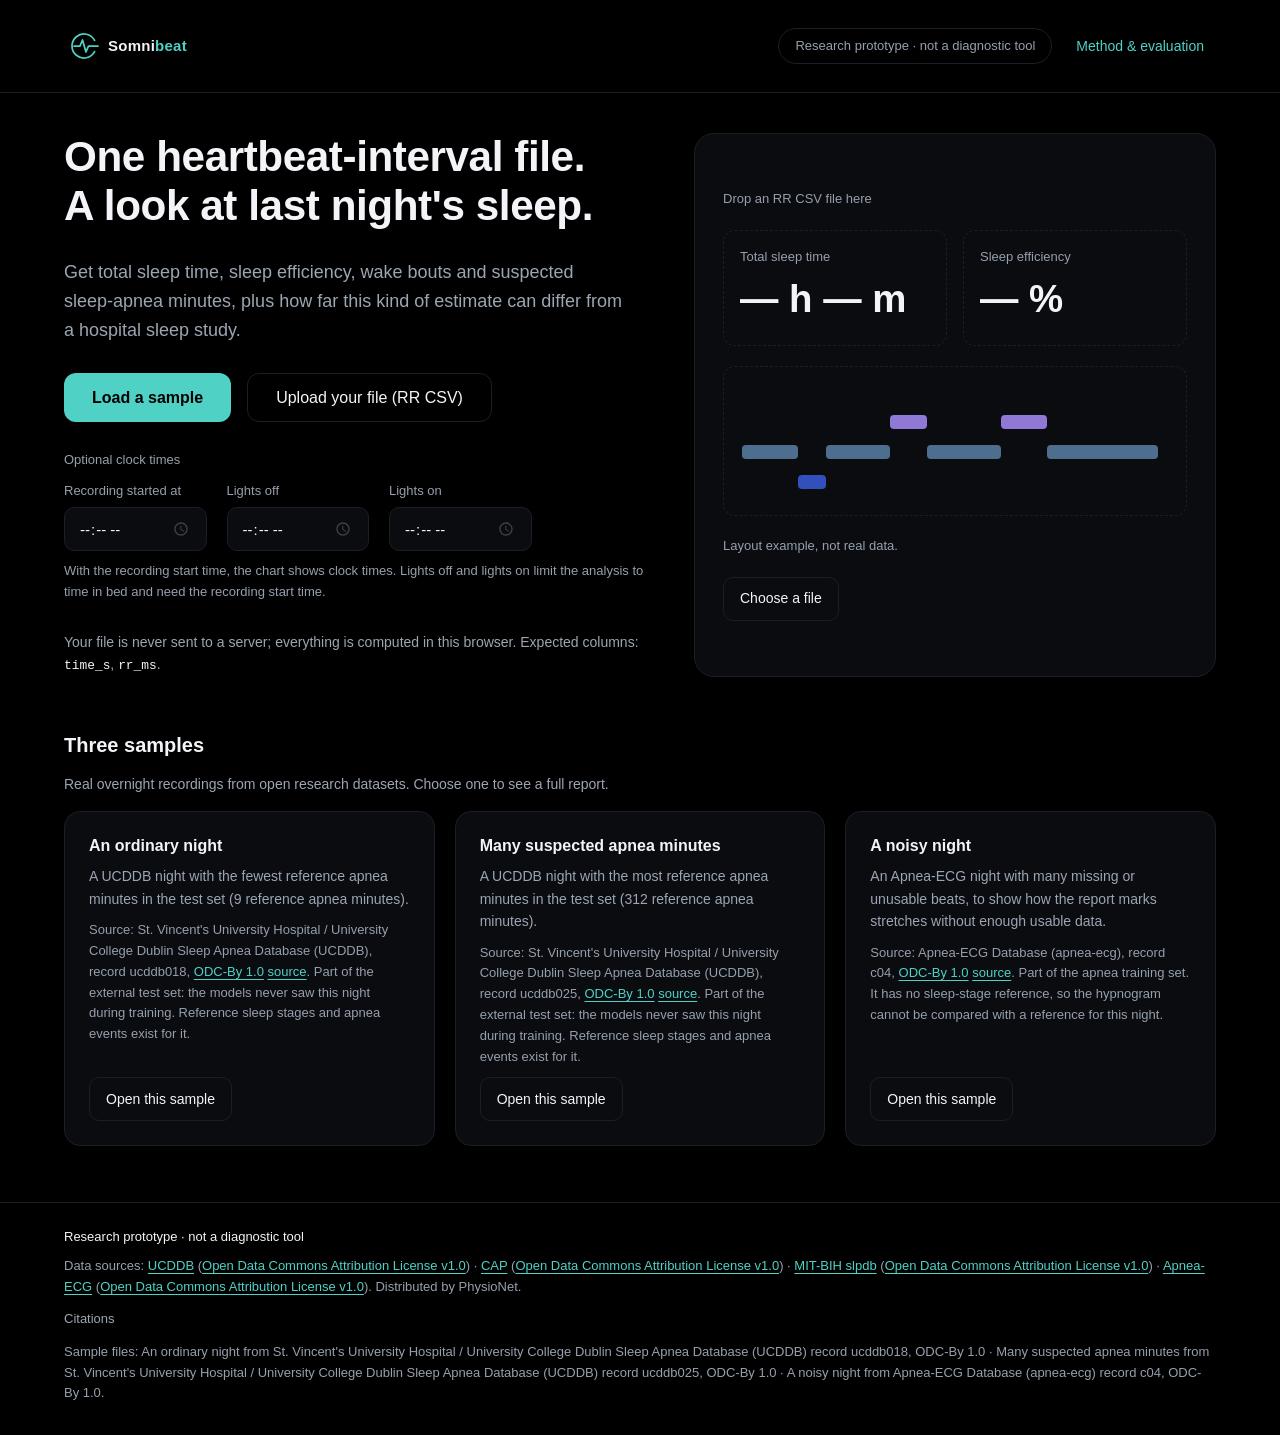
==== web/index.html @ eb9e52eb "Static web demo with Python/JS parity - Browser port of RR cleaning, epoch features, tree inference " ====
<!doctype html>
<html lang="en">
<head>
<meta charset="utf-8">
<meta name="viewport" content="width=device-width, initial-scale=1">
<meta name="color-scheme" content="dark">
<meta name="theme-color" content="#000000">
<meta name="description" content="Somnibeat estimates total sleep time, sleep efficiency, wake bouts and suspected apnea minutes from one night of heartbeat (RR) intervals, computed entirely in your browser. Research prototype, not a diagnostic tool.">
<title>Somnibeat</title>
<link rel="icon" href="assets/favicon.svg" type="image/svg+xml">
<link rel="stylesheet" href="css/app.css">
<script type="module" src="js/app.js"></script>
</head>
<body>
<a class="skip-link" href="#main">Skip to content</a>

<header class="site-header">
  <div class="wrap header-row">
    <a class="brand" href="#/" aria-label="Somnibeat, start page">
      <img class="brand-lockup" src="assets/somnibeat-lockup.svg" alt="Somnibeat" width="160" height="40">
    </a>
    <div class="header-right">
      <p class="notice-pill">Research prototype · not a diagnostic tool</p>
      <nav aria-label="Main">
        <a class="nav-link" href="#/method" data-nav="method" aria-label="Method &amp; evaluation"><span class="lbl-long">Method &amp; evaluation</span><span class="lbl-short">Method</span></a>
      </nav>
    </div>
  </div>
</header>

<main id="main" class="wrap" tabindex="-1">

  <!-- 1. Start -->
  <section class="screen screen-start" data-route="start" aria-labelledby="start-title" hidden>
    <div class="hero">
      <div class="hero-copy">
        <h1 id="start-title" tabindex="-1">One heartbeat&#8209;interval file.<br>A look at last night's sleep.</h1>
        <p class="lead">Get total sleep time, sleep efficiency, wake bouts and suspected sleep-apnea minutes, plus how far this kind of estimate can differ from a hospital sleep study.</p>
        <div class="button-row">
          <button type="button" class="btn btn-primary" id="btn-samples">Load a sample</button>
          <button type="button" class="btn btn-secondary" id="btn-upload">Upload your file (RR CSV)</button>
          <input type="file" id="file-input" accept=".csv,text/csv,text/plain" class="visually-hidden" tabindex="-1" aria-hidden="true">
        </div>
        <fieldset class="clock-fields">
          <legend>Optional clock times</legend>
          <div class="clock-grid">
            <div class="field">
              <label for="clock-start">Recording started at</label>
              <input id="clock-start" type="time" aria-describedby="clock-help">
            </div>
            <div class="field">
              <label for="clock-off">Lights off</label>
              <input id="clock-off" type="time" aria-describedby="clock-help">
            </div>
            <div class="field">
              <label for="clock-on">Lights on</label>
              <input id="clock-on" type="time" aria-describedby="clock-help">
            </div>
          </div>
          <p id="clock-help" class="caption">With the recording start time, the chart shows clock times. Lights off and lights on limit the analysis to time in bed and need the recording start time.</p>
          <p id="clock-message" class="inline-message" role="status" aria-live="polite" hidden></p>
        </fieldset>
        <p class="body-muted small">Your file is never sent to a server; everything is computed in this browser. Expected columns: <code>time_s</code>, <code>rr_ms</code>.</p>
      </div>

      <div class="card drop-zone" id="drop-zone">
        <div class="caption">Drop an RR CSV file here</div>
        <div class="preview-tiles" aria-hidden="true">
          <div class="preview-tile"><div class="caption">Total sleep time</div><div class="preview-value num">— h — m</div></div>
          <div class="preview-tile"><div class="caption">Sleep efficiency</div><div class="preview-value num">— %</div></div>
        </div>
        <div class="preview-chart" aria-hidden="true">
          <span style="--x:4%;--w:12%;--row:2" class="pv pv-light"></span>
          <span style="--x:16%;--w:6%;--row:3" class="pv pv-deep"></span>
          <span style="--x:22%;--w:14%;--row:2" class="pv pv-light"></span>
          <span style="--x:36%;--w:8%;--row:1" class="pv pv-rem"></span>
          <span style="--x:44%;--w:16%;--row:2" class="pv pv-light"></span>
          <span style="--x:60%;--w:10%;--row:1" class="pv pv-rem"></span>
          <span style="--x:70%;--w:24%;--row:2" class="pv pv-light"></span>
        </div>
        <div class="caption">Layout example, not real data.</div>
        <button type="button" class="btn btn-secondary btn-small" id="btn-drop-browse">Choose a file</button>
      </div>
    </div>

    <section class="samples" id="samples" aria-labelledby="samples-title" tabindex="-1">
      <h2 id="samples-title">Three samples</h2>
      <p class="body-muted small">Real overnight recordings from open research datasets. Choose one to see a full report.</p>
      <div class="sample-grid" id="sample-grid">
        <p class="body-muted small" id="samples-status">Loading samples…</p>
      </div>
    </section>
  </section>

  <!-- 4. Processing -->
  <section class="screen screen-processing" data-route="processing" aria-labelledby="processing-title" hidden>
    <div class="subheader">
      <span class="caption">File: <span class="file-name" data-bind="job-file"></span></span>
    </div>
    <div class="card processing-card">
      <h2 id="processing-title" tabindex="-1">Computing in your browser</h2>
      <p class="body-muted small">Nothing leaves this device. This usually takes a few seconds.</p>
      <div class="progress" role="progressbar" aria-label="Analysis progress" aria-valuemin="0" aria-valuemax="4" aria-valuenow="0" id="progress">
        <div class="progress-fill" id="progress-fill"></div>
      </div>
      <ol class="steps" id="steps" aria-live="polite">
        <li data-step="read"><span>Reading the file</span><span class="step-status">Waiting</span></li>
        <li data-step="beats"><span>Finding usable heartbeats</span><span class="step-status">Waiting</span></li>
        <li data-step="features"><span>Computing 30-second features</span><span class="step-status">Waiting</span></li>
        <li data-step="report"><span>Building the report</span><span class="step-status">Waiting</span></li>
      </ol>
      <button type="button" class="btn btn-secondary" id="btn-cancel">Cancel</button>
    </div>
  </section>

  <!-- 2. Report -->
  <section class="screen screen-report" data-route="report" aria-labelledby="report-title" hidden>
    <div class="subheader">
      <h1 id="report-title" class="report-title" tabindex="-1">Night report</h1>
      <div class="subheader-right">
        <span class="caption">File: <span class="file-name" data-bind="report-file"></span></span>
        <a class="btn btn-secondary btn-small" href="#/">Try another file</a>
      </div>
    </div>

    <div class="card disclaimer">
      <p>Research prototype. Do not use it for diagnosis or treatment decisions. The results below can differ from a hospital sleep study.</p>
    </div>

    <div class="warning-banner" id="quality-banner" role="alert" hidden></div>
    <p id="stub-banner" class="warning-banner" hidden>Development stub: these numbers are synthetic, not real results.</p>

    <div class="tiles" id="tiles">
      <div class="card tile tile-hero">
        <h2 class="tile-label">Total sleep time</h2>
        <p class="tile-value num" id="tile-tst">—</p>
        <p class="tile-help" id="tile-tst-help">Time judged asleep between lights off and lights on</p>
      </div>
      <div class="card tile">
        <h2 class="tile-label">Sleep efficiency</h2>
        <p class="tile-value num" id="tile-se">—</p>
        <p class="tile-help">Share of time in bed judged asleep</p>
      </div>
      <div class="card tile">
        <h2 class="tile-label">Wake bouts</h2>
        <p class="tile-value num" id="tile-wake">—</p>
        <p class="tile-help">Number of awake stretches during the night</p>
      </div>
      <div class="card tile">
        <h2 class="tile-label">Suspected apnea</h2>
        <p class="tile-value num" id="tile-apnea">—</p>
        <p class="tile-help">Minutes with suspected breathing events</p>
      </div>
    </div>

    <div class="card chart-card">
      <div class="chart-head">
        <h2>Sleep stages across the night</h2>
        <div class="segmented" role="group" aria-label="Stage detail">
          <button type="button" class="seg" data-mode="sleep_wake" aria-pressed="true" aria-label="Wake / sleep"><span class="lbl-long">Wake / sleep</span><span class="lbl-short">Wake/sleep</span></button>
          <button type="button" class="seg" data-mode="wake_nrem_rem" aria-pressed="false" aria-label="3 stages (experimental)"><span class="lbl-long">3 stages (experimental)</span><span class="lbl-short">3 (exp.)</span></button>
          <button type="button" class="seg" data-mode="four_class" aria-pressed="false" aria-label="4 stages (experimental)"><span class="lbl-long">4 stages (experimental)</span><span class="lbl-short">4 (exp.)</span></button>
        </div>
      </div>
      <div class="chart-box" id="hypnogram"></div>
      <ul class="legend" id="legend" aria-label="Chart legend"></ul>
      <p class="caption" id="chart-note">Stages are shown by row position and text labels as well as color.</p>
      <p class="caption" id="quality-line"></p>
    </div>

    <div class="trust-grid">
      <div class="card trust-card">
        <h2>How far can you trust this?</h2>
        <p class="body-muted small" id="trust-intro">Errors against hospital sleep studies, measured on recordings the model never saw during training.</p>
        <div id="trust-table"></div>
        <a class="text-link" href="#/method">See full method &amp; evaluation</a>
        <h3 class="minor-title">Total sleep time: estimate vs. sleep study</h3>
        <div class="chart-box" id="trust-ba"></div>
        <h3 class="minor-title">Compared with a trivial rule (asleep from lights off)</h3>
        <div class="chart-box" id="trust-bars"></div>
        <p class="caption" id="trust-bars-note"></p>
      </div>
      <div class="card limits-card">
        <h2>Known limitations</h2>
        <ul class="bullets" id="report-limitations"></ul>
        <p class="caption push-bottom">Full evaluation: <a href="#/method">Method &amp; evaluation</a></p>
      </div>
    </div>
  </section>

  <!-- 3. Method & evaluation -->
  <section class="screen screen-method" data-route="method" aria-labelledby="method-title" hidden>
    <div class="subheader">
      <div></div>
      <div class="subheader-right">
        <a class="btn btn-secondary btn-small" href="#/">Try a sample</a>
        <a class="btn btn-secondary btn-small" href="#/report" id="back-to-report" hidden>Back to report</a>
      </div>
    </div>
    <div class="page-intro">
      <h1 id="method-title" tabindex="-1">Method &amp; evaluation</h1>
      <p class="lead">How the report is computed, what it was tested on, and where it can fail.</p>
    </div>

    <div class="card method-block">
      <h2>Pipeline</h2>
      <ol class="pipeline">
        <li><strong>1. RR intervals</strong><span>Time between heartbeats, from your CSV, cleaned of implausible values and artifacts</span></li>
        <li><strong>2. 30-second epochs</strong><span>Mean, variability and change versus neighbouring epochs</span></li>
        <li><strong>3. Classifier</strong><span>Gradient boosting and logistic regression, no deep nets</span></li>
        <li><strong>4. Report</strong><span>Sleep time, efficiency, wake bouts, apnea minutes</span></li>
      </ol>
    </div>

    <div class="card method-block">
      <h2>Data</h2>
      <div id="method-datasets"></div>
      <p class="body-muted small">All datasets are open. Most recordings are from sleep-clinic patients, so results may not carry over to healthy sleepers.</p>
    </div>

    <div class="card method-block">
      <h2>Evaluation design</h2>
      <ul class="bullets">
        <li>Splits are by recording and by subject, so one person never appears on both sides.</li>
        <li>Stage models train on CAP and MIT-BIH and are tested on UCDDB; the apnea model trains on Apnea-ECG and is tested on UCDDB.</li>
        <li>The test set is never used to fit, normalize, select features, pick thresholds or choose models. Each model predicts it once.</li>
        <li>Operating thresholds are fixed on out-of-fold predictions from the training data only.</li>
        <li>Errors are estimate minus reference, with record-level bootstrap 95% intervals and Bland–Altman plots.</li>
        <li>Every model is compared with a trivial rule scored on the same epochs.</li>
        <li>Seeds and configs are fixed; one command rebuilds every number.</li>
      </ul>
    </div>

    <div class="card method-block">
      <h2>Results</h2>
      <p class="body-muted small" id="method-results-intro">External test on UCDDB. Lower error is better; higher kappa is better.</p>
      <div id="method-results"></div>
      <div class="ba-grid">
        <div>
          <h3 class="minor-title">Total sleep time (Bland–Altman)</h3>
          <div class="chart-box" id="method-ba-tst"></div>
        </div>
        <div>
          <h3 class="minor-title">Suspected apnea minutes (Bland–Altman)</h3>
          <div class="chart-box" id="method-ba-apnea"></div>
        </div>
      </div>
    </div>

    <div class="card method-block">
      <h2>R-peak detector validation</h2>
      <div id="method-rpeak"></div>
    </div>

    <div class="card method-block">
      <h2>Who benefits, and who could be harmed</h2>
      <div class="two-col">
        <div class="sub-card">
          <h3>Who may benefit</h3>
          <p>People who already have overnight heart recordings, sleep researchers and clinicians who want a quick first look at sleep from a heartbeat file.</p>
        </div>
        <div class="sub-card">
          <h3>Who could be harmed</h3>
          <p>Someone falsely reassured when apnea is missed, someone needlessly worried by a false alert, or anyone treating this research prototype as a diagnosis. Real heartbeat files should not appear in public videos or screenshots.</p>
        </div>
      </div>
    </div>

    <div class="card method-block">
      <h2>Limitations</h2>
      <ul class="bullets" id="method-limitations"></ul>
    </div>

    <div class="card method-block">
      <h2>Reproduce</h2>
      <pre class="code-block"><code>make reproduce</code></pre>
      <p class="body-muted small">Downloads the datasets, trains, evaluates and rewrites every number on this page.<span class="repo-link" hidden> Code: <a href="#" data-repo-link>source repository</a></span></p>
    </div>
  </section>

  <!-- 5. File problem -->
  <section class="screen screen-problem" data-route="problem" aria-labelledby="problem-title" hidden>
    <div class="subheader">
      <div></div>
      <a class="btn btn-secondary btn-small" href="#/">Back to start</a>
    </div>
    <div class="card problem-card">
      <p class="problem-label">File problem</p>
      <h1 id="problem-title" tabindex="-1">We couldn't use this file</h1>
      <p class="body" id="problem-reason"></p>
      <ul class="bullets" id="problem-requirements">
        <li>The file needs a header row with columns named <code>time_s</code> and <code>rr_ms</code>.</li>
        <li>RR values should be in milliseconds, one row per heartbeat.</li>
        <li><code>time_s</code> is the time of each beat in seconds since the recording started, increasing row by row.</li>
        <li id="problem-min-hours">The recording needs enough hours of beats to make a report.</li>
      </ul>
      <p class="caption" id="problem-example-caption">Expected format</p>
      <pre class="code-block" id="problem-example"><code>time_s,rr_ms</code></pre>
      <div class="button-row">
        <button type="button" class="btn btn-primary" id="btn-problem-upload">Choose another file</button>
        <button type="button" class="btn btn-secondary" id="btn-problem-samples">Load a sample</button>
      </div>
    </div>
  </section>

  <noscript><p class="card">This page needs JavaScript to compute the report in your browser.</p></noscript>
</main>

<footer class="site-footer">
  <div class="wrap footer-inner">
    <p class="footer-notice">Research prototype · not a diagnostic tool</p>
    <div id="attribution" class="caption"></div>
    <p class="caption repo-link" hidden>Evaluation method and code: <a href="#" data-repo-link>source repository</a></p>
  </div>
</footer>
</body>
</html>
---- web/css/app.css ----
/*
  Somnibeat stylesheet (hand-written, no external fonts or assets).

  Measured contrast (WCAG 2.x relative luminance):
    #F2F4F7 text   on #000000 = 19.06:1, on card #0A0C10 = 17.76:1
    #8A93A0 (spec muted) on #000000 = 6.76:1, on card #0A0C10 = 6.30:1 -> below the 7:1 target,
                   so text uses the nearest lighter shade instead:
    #969FAC muted  on #000000 =  7.85:1, on card #0A0C10 =  7.32:1 (>= 7:1, AAA).
    #FF5D5D is used only for apnea events (6.98:1 on #000000; chart marks, not body text).
    #9CA5B2 body-muted (paragraph text) on #000000 = 8.44:1, on #0A0C10 = 7.86:1 (>= 7:1, AAA).
    #4FD1C5 accent on #000000 = 11.26:1, on #0A0C10 = 10.49:1; #000000 on #4FD1C5 = 11.26:1.
    #F5A524 on #000000 = 10.29:1.
*/

:root {
  --bg: #000000;
  --card: #0A0C10;
  --border: #1A1F27;
  --text: #F2F4F7;
  --muted: #969FAC;
  --body-muted: #9CA5B2;
  --accent: #4FD1C5;
  --accent-hover: #8BE8DE;
  --wake: #F5A524;
  --rem: #A78BFA;
  --light: #5B7FA6;
  --deep: #3B5BDB;
  --apnea: #FF5D5D;
  --radius-lg: 20px;
  --radius-md: 12px;
  --gutter: clamp(20px, 5vw, 72px);
  --font: -apple-system, BlinkMacSystemFont, "Segoe UI", Roboto, Helvetica, Arial, sans-serif;
  --mono: ui-monospace, SFMono-Regular, Menlo, Consolas, monospace;
  color-scheme: dark;
}

*, *::before, *::after { box-sizing: border-box; }

[hidden] { display: none !important; }

html { background: var(--bg); -webkit-text-size-adjust: 100%; }

body {
  margin: 0;
  background: var(--bg);
  color: var(--text);
  font-family: var(--font);
  font-size: 16px;
  line-height: 1.6;
  min-height: 100vh;
  display: flex;
  flex-direction: column;
  overflow-x: hidden;
}

h1, h2, h3 { margin: 0; font-weight: 600; line-height: 1.2; }
h1 { font-size: clamp(30px, 4.4vw, 56px); line-height: 1.15; letter-spacing: -0.01em; text-wrap: balance; }
h2 { font-size: 20px; }
h3 { font-size: 16px; }
p { margin: 0; }
code, pre { font-family: var(--mono); }
code { color: var(--text); font-size: 0.92em; }

a { color: var(--accent); text-underline-offset: 3px; }
a:hover { color: var(--accent-hover); }

:focus { outline: none; }
:focus-visible { outline: 2px solid var(--accent); outline-offset: 3px; border-radius: 6px; }
[tabindex="-1"]:focus-visible { outline: none; }

.visually-hidden {
  position: absolute !important;
  width: 1px; height: 1px; margin: -1px; padding: 0; border: 0;
  overflow: hidden; clip: rect(0 0 0 0); white-space: nowrap;
}

.skip-link {
  position: absolute; left: 16px; top: -60px; z-index: 10;
  background: var(--accent); color: #000000; padding: 12px 16px; border-radius: 10px;
  font-weight: 600; text-decoration: none;
}
.skip-link:focus { top: 12px; color: #000000; }

.wrap { width: 100%; max-width: 1440px; margin: 0 auto; padding-left: var(--gutter); padding-right: var(--gutter); }

.num { font-variant-numeric: tabular-nums; }

.caption { font-size: 13px; color: var(--muted); line-height: 1.6; }
.body-muted { color: var(--body-muted); line-height: 1.6; }
.small { font-size: 14px; }
.lead { font-size: 18px; line-height: 1.6; color: var(--body-muted); max-width: 560px; }

.card {
  background: var(--card);
  border: 1px solid var(--border);
  border-radius: var(--radius-lg);
  padding: 28px;
}

/* Header and footer ------------------------------------------------------ */

.site-header .header-row {
  display: flex; flex-wrap: wrap; gap: 12px 16px; align-items: center; justify-content: space-between;
  padding-top: 24px; padding-bottom: 24px; border-bottom: 1px solid var(--border);
}
.brand { display: inline-flex; align-items: center; gap: 12px; color: var(--text); text-decoration: none; min-height: 44px; }
.brand:hover { color: var(--text); }
.brand-mark { flex: none; }
.brand-lockup { display: block; width: 160px; height: 40px; }
.wordmark { font-size: 18px; font-weight: 600; letter-spacing: 0.02em; }
.wordmark .accent { color: var(--accent); }
.header-right { display: flex; flex-wrap: wrap; gap: 12px; align-items: center; }
.notice-pill {
  font-size: 13px; color: var(--muted); border: 1px solid var(--border); border-radius: 999px; padding: 8px 16px;
  line-height: 1.4;
}
.nav-link {
  display: inline-flex; align-items: center; min-height: 44px; padding: 0 12px; font-size: 14px;
  text-decoration: none; border-radius: 10px;
}
.nav-link[aria-current="page"] { color: var(--text); }

main { flex: 1; padding-top: 40px; padding-bottom: 56px; }

.site-footer { border-top: 1px solid var(--border); }
.footer-inner { padding-top: 24px; padding-bottom: 32px; display: flex; flex-direction: column; gap: 8px; }
.footer-notice { font-size: 13px; color: var(--text); }
.citations summary { cursor: pointer; min-height: 44px; display: inline-flex; align-items: center; color: var(--body-muted); }
.citations ul { margin: 4px 0 0; padding-left: 20px; }

/* Buttons and inputs ----------------------------------------------------- */

.btn {
  display: inline-flex; align-items: center; justify-content: center; gap: 8px;
  font-family: inherit; font-size: 16px; line-height: 1.2; min-height: 48px; padding: 14px 28px;
  border-radius: var(--radius-md); cursor: pointer; text-decoration: none;
  transition: background-color 150ms ease, border-color 150ms ease, color 150ms ease;
}
.btn-primary { background: var(--accent); color: #000000; border: 0; font-weight: 600; }
.btn-primary:hover { background: var(--accent-hover); color: #000000; }
.btn-secondary { background: transparent; color: var(--text); border: 1px solid var(--border); }
.btn-secondary:hover { border-color: #2E3642; color: var(--text); background: #0F1218; }
.btn-small { font-size: 14px; min-height: 44px; padding: 10px 16px; border-radius: 10px; }
.button-row { display: flex; flex-wrap: wrap; gap: 16px; }

.clock-fields { border: 0; margin: 0; padding: 0; min-width: 0; display: flex; flex-direction: column; gap: 10px; }
.clock-fields legend { padding: 0; margin-bottom: 10px; font-size: 13px; color: var(--muted); }
.clock-grid { display: flex; flex-wrap: wrap; gap: 16px 20px; }
.field { display: flex; flex-direction: column; gap: 6px; }
.field label { font-size: 13px; color: var(--muted); }
.field input {
  background: var(--card); color: var(--text); border: 1px solid var(--border); border-radius: 10px;
  padding: 10px 14px; font-size: 15px; font-family: inherit; min-height: 44px; min-width: 9.5em;
}
.field input:focus-visible { border-color: var(--accent); outline-offset: 1px; }
.field input::-webkit-calendar-picker-indicator { filter: invert(0.75); }
.inline-message {
  font-size: 14px; color: var(--text); border-left: 3px solid var(--wake); padding: 6px 0 6px 12px;
}

/* Start screen ----------------------------------------------------------- */

.screen { display: flex; flex-direction: column; gap: 28px; }
.screen-start { gap: 56px; }
.hero { display: flex; flex-wrap: wrap; gap: 48px; align-items: stretch; }
.hero-copy { flex: 1 1 480px; min-width: 0; display: flex; flex-direction: column; gap: 28px; justify-content: center; }

.drop-zone {
  flex: 1 1 420px; min-width: 0; display: flex; flex-direction: column; gap: 20px; justify-content: center;
  transition: border-color 150ms ease, background-color 150ms ease;
}
.drop-zone.is-dragover { border-color: var(--accent); background: #0C1416; }
.preview-tiles { display: flex; gap: 16px; }
.preview-tile { flex: 1; min-width: 0; border: 1px dashed var(--border); border-radius: var(--radius-md); padding: 16px; }
.preview-value { font-size: clamp(28px, 3vw, 40px); font-weight: 600; white-space: nowrap; }
.preview-chart { position: relative; height: 150px; border: 1px dashed var(--border); border-radius: var(--radius-md); overflow: hidden; }
.pv { position: absolute; left: var(--x); width: var(--w); top: calc(18px + var(--row) * 30px); height: 14px; border-radius: 4px; opacity: 0.85; }
.pv-light { background: var(--light); }
.pv-deep { background: var(--deep); }
.pv-rem { background: var(--rem); }
.drop-zone .btn { align-self: flex-start; }

.samples { display: flex; flex-direction: column; gap: 16px; }
.samples:focus { outline: none; }
.sample-grid { display: grid; grid-template-columns: repeat(3, minmax(0, 1fr)); gap: 20px; }
.sample-card { padding: 24px; border-radius: 16px; display: flex; flex-direction: column; gap: 10px; }
.sample-card .btn { margin-top: auto; align-self: flex-start; }

/* Shared subheader ------------------------------------------------------- */

.subheader { display: flex; flex-wrap: wrap; gap: 12px 16px; align-items: center; justify-content: space-between; }
.subheader-right { display: flex; flex-wrap: wrap; gap: 12px; align-items: center; }
.report-title { font-size: 28px; }
.file-name { color: var(--text); overflow-wrap: anywhere; }
.page-intro { display: flex; flex-direction: column; gap: 12px; }

/* Processing ------------------------------------------------------------- */

.processing-card { width: 100%; max-width: 560px; align-self: center; display: flex; flex-direction: column; gap: 16px; margin: 40px 0; }
.progress { height: 10px; background: var(--border); border-radius: 5px; overflow: hidden; }
.progress-fill { height: 100%; width: 0; background: var(--accent); border-radius: 5px; transition: width 300ms ease; }
.steps { list-style: none; margin: 0; padding: 0; }
.steps li { display: flex; justify-content: space-between; gap: 12px; padding: 14px 0; border-top: 1px solid var(--border); font-size: 15px; }
.step-status { color: var(--muted); }
.steps li[data-status="done"] .step-status { color: var(--accent); }
.steps li[data-status="running"] .step-status { color: var(--text); }
.processing-card .btn { align-self: flex-start; }

/* Report ----------------------------------------------------------------- */

.disclaimer { padding: 14px 20px; border-radius: var(--radius-md); }
.disclaimer p { font-size: 14px; color: var(--body-muted); }

.warning-banner {
  background: var(--bg); border: 1px solid var(--wake); border-radius: var(--radius-md);
  padding: 16px 20px; display: flex; flex-direction: column; gap: 6px; font-size: 14px;
}
.banner-title { font-size: 15px; font-weight: 600; }
.warning-banner .bullets { margin-top: 4px; }

.tiles { display: flex; flex-wrap: wrap; gap: 20px; }
.tile { flex: 1 1 240px; min-width: 0; display: flex; flex-direction: column; gap: 10px; }
.tile-hero { flex: 1.4 1 300px; }
.tile-label { font-size: 14px; font-weight: 400; color: var(--muted); }
.tile-value {
  font-size: 56px; font-weight: 600; line-height: 1.05; font-variant-numeric: tabular-nums;
  letter-spacing: -0.02em; white-space: nowrap;
}
.tile-hero .tile-value { font-size: 72px; }
.tile-value .unit { font-size: 0.42em; font-weight: 500; color: var(--body-muted); margin-left: 0.12em; letter-spacing: 0; }
.tile-help { font-size: 13px; color: var(--muted); line-height: 1.5; }

.chart-card { display: flex; flex-direction: column; gap: 20px; }
.chart-head { display: flex; flex-wrap: wrap; gap: 12px; align-items: center; justify-content: space-between; }
.segmented { display: flex; flex-wrap: wrap; gap: 8px; }
.seg {
  font-family: inherit; font-size: 14px; min-height: 44px; padding: 10px 16px; border-radius: 999px; cursor: pointer;
  background: transparent; color: var(--text); border: 1px solid var(--border);
  transition: background-color 150ms ease, color 150ms ease;
}
.seg:hover { border-color: #2E3642; }
.seg[aria-pressed="true"] { background: var(--accent); color: #000000; border-color: var(--accent); font-weight: 600; }
.lbl-short { display: none; }

.chart-box { width: 100%; min-width: 0; overflow: hidden; }
.chart-svg { display: block; max-width: 100%; height: auto; font-family: var(--font); }
.chart-svg text { font-family: var(--font); }

.reveal { animation: reveal 1s cubic-bezier(0.33, 0.0, 0.2, 1) both; }
@keyframes reveal {
  from { clip-path: inset(0 100% 0 0); }
  to { clip-path: inset(0 0 0 0); }
}
@media (prefers-reduced-motion: reduce) {
  .reveal { animation: none; }
  * { transition: none !important; scroll-behavior: auto !important; }
}

.legend { list-style: none; margin: 0; padding: 0; display: flex; flex-wrap: wrap; gap: 8px 20px; }
.legend li { display: flex; align-items: center; gap: 8px; font-size: 13px; color: var(--muted); }
.swatch { width: 14px; height: 14px; border-radius: 3px; flex: none; }
.swatch-hatch {
  background: repeating-linear-gradient(45deg, #4A5361 0 3px, #000000 3px 6px);
  border: 1px solid var(--border);
}

.trust-grid { display: flex; flex-wrap: wrap; gap: 20px; align-items: stretch; }
.trust-card { flex: 1.4 1 560px; min-width: 0; display: flex; flex-direction: column; gap: 16px; }
.limits-card { flex: 1 1 340px; min-width: 0; display: flex; flex-direction: column; gap: 16px; }
.push-bottom { margin-top: auto; }
.minor-title { font-size: 14px; font-weight: 500; color: var(--muted); margin-top: 8px; }
.text-link { font-size: 14px; align-self: flex-start; min-height: 44px; display: inline-flex; align-items: center; }

.bullets { margin: 0; padding-left: 20px; display: flex; flex-direction: column; gap: 10px; color: var(--body-muted); font-size: 15px; line-height: 1.6; }
.bullets.small { font-size: 14px; gap: 6px; }

/* Tables ----------------------------------------------------------------- */

.table-wrap { width: 100%; overflow-x: auto; }
.data-table { width: 100%; border-collapse: collapse; font-size: 14px; }
.data-table th, .data-table td { text-align: left; vertical-align: top; padding: 12px 12px 12px 0; border-top: 1px solid var(--border); }
.data-table thead th { border-top: 0; padding-top: 0; font-size: 12px; font-weight: 500; color: var(--muted); }
.data-table tbody th { font-weight: 400; color: var(--text); }
.data-table td { color: var(--text); }
.data-table td.num { font-variant-numeric: tabular-nums; white-space: nowrap; }
.cell-value { display: block; font-size: 16px; font-weight: 600; }
.cell-ci { display: block; font-size: 12px; color: var(--muted); font-weight: 400; }
.unit-note { color: var(--muted); font-size: 12px; }
.group-row th { font-size: 13px; font-weight: 600; color: var(--accent); padding-top: 20px; border-top: 0; }
.group-secondary .group-row th { color: var(--body-muted); }
.group-secondary td { color: var(--body-muted); }
.group-secondary th[scope="row"] { color: var(--body-muted); }

/* Method ----------------------------------------------------------------- */

.method-block { display: flex; flex-direction: column; gap: 16px; }
.pipeline { list-style: none; margin: 0; padding: 0; display: grid; grid-template-columns: repeat(4, minmax(0, 1fr)); gap: 16px; counter-reset: none; }
.pipeline li {
  border: 1px solid var(--border); border-radius: var(--radius-md); padding: 16px; display: flex; flex-direction: column; gap: 6px;
  position: relative; background: var(--bg);
}
.pipeline li + li::before {
  content: "\2192"; position: absolute; left: -14px; top: 50%; transform: translate(-50%, -50%); color: var(--muted); font-size: 14px;
}
.pipeline strong { font-weight: 600; font-size: 15px; }
.pipeline span { font-size: 13px; color: var(--body-muted); line-height: 1.5; }
.ba-grid { display: grid; grid-template-columns: repeat(2, minmax(0, 1fr)); gap: 24px; }
.two-col { display: grid; grid-template-columns: repeat(2, minmax(0, 1fr)); gap: 16px; }
.sub-card { border: 1px solid var(--border); border-radius: var(--radius-md); padding: 20px; background: var(--bg); display: flex; flex-direction: column; gap: 8px; }
.sub-card p { color: var(--body-muted); font-size: 14px; }
.code-block {
  margin: 0; background: var(--bg); border: 1px solid var(--border); border-radius: var(--radius-md); padding: 16px;
  font-size: 14px; color: var(--text); overflow-x: auto; white-space: pre;
}

/* Problem ---------------------------------------------------------------- */

.problem-card { max-width: 760px; display: flex; flex-direction: column; gap: 16px; }
.problem-card h1 { font-size: 28px; }
.problem-label { font-size: 13px; font-weight: 600; color: var(--text); }
.problem-card .body { font-size: 15px; color: var(--text); overflow-wrap: anywhere; }

/* Tablet ----------------------------------------------------------------- */

@media (max-width: 900px) {
  .sample-grid { grid-template-columns: minmax(0, 1fr); }
  .pipeline { grid-template-columns: repeat(2, minmax(0, 1fr)); }
  .pipeline li + li::before { display: none; }
  .ba-grid, .two-col { grid-template-columns: minmax(0, 1fr); }
}

/* Phone (screens 6 and 7) ------------------------------------------------ */

@media (max-width: 480px) {
  :root { --gutter: 16px; }
  body { font-size: 15px; }
  main { padding-top: 24px; padding-bottom: 40px; }
  .site-header .header-row { padding-top: 16px; padding-bottom: 16px; }
  .brand-mark { width: 28px; height: 28px; }
  .brand-lockup { width: 136px; height: 34px; }
  .wordmark { font-size: 17px; }
  .header-right { width: 100%; justify-content: space-between; }
  .notice-pill { font-size: 12px; padding: 6px 12px; }
  .header-right { flex-wrap: nowrap; gap: 8px; }
  .nav-link { padding: 0 4px; flex: none; }
  .screen { gap: 20px; }
  .screen-start { gap: 36px; }
  .hero { gap: 28px; }
  .hero-copy { gap: 20px; flex-basis: 100%; }
  h1 { font-size: 30px; }
  .lead { font-size: 16px; }
  .button-row { flex-direction: column; gap: 12px; }
  .button-row .btn { width: 100%; }
  .clock-grid { gap: 12px; }
  .field { flex: 1 1 calc(50% - 6px); min-width: 0; }
  .field input { min-width: 0; width: 100%; }
  .card { padding: 20px; border-radius: 16px; }
  .drop-zone { flex-basis: 100%; }
  .preview-chart { height: 120px; }
  .pv { top: calc(12px + var(--row) * 24px); }
  .tile { flex-basis: 100%; }
  .tile-hero .tile-value { font-size: 56px; }
  .tile-value { font-size: 40px; }
  .report-title { font-size: 24px; }
  .problem-card h1 { font-size: 24px; }
  .seg { padding: 10px 8px; font-size: 13px; flex: 1 1 0; white-space: nowrap; }
  .segmented { width: 100%; flex-wrap: nowrap; }
  .lbl-long { display: none; }
  .lbl-short { display: inline; }
  .trust-card, .limits-card { flex-basis: 100%; }
  .pipeline { grid-template-columns: minmax(0, 1fr); }

  /* Tables become stacked label/value rows: no horizontal scroll on phones. */
  .stack-on-mobile thead { position: absolute; width: 1px; height: 1px; overflow: hidden; clip: rect(0 0 0 0); }
  .stack-on-mobile, .stack-on-mobile tbody, .stack-on-mobile tr, .stack-on-mobile th, .stack-on-mobile td { display: block; width: 100%; }
  .stack-on-mobile tr { border-top: 1px solid var(--border); padding: 10px 0; }
  .stack-on-mobile th, .stack-on-mobile td { border-top: 0; padding: 2px 0; }
  .stack-on-mobile tbody th[scope="row"] { font-weight: 600; padding-bottom: 6px; }
  .stack-on-mobile td[data-label] { display: flex; justify-content: space-between; gap: 12px; white-space: normal; }
  .stack-on-mobile td[data-label]::before { content: attr(data-label); color: var(--muted); font-size: 12px; flex: 0 1 50%; text-align: left; }
  .stack-on-mobile td.num { text-align: right; }
  .stack-on-mobile td.num .cell-value, .stack-on-mobile td.num .cell-ci { text-align: right; }
  .stack-on-mobile .group-row { border-top: 0; }
  .stack-on-mobile .group-row th { padding-top: 16px; }
}

/* Start headline: each sentence stays on one line at desktop widths. */
#start-title { font-size: clamp(30px, 3.3vw, 46px); }
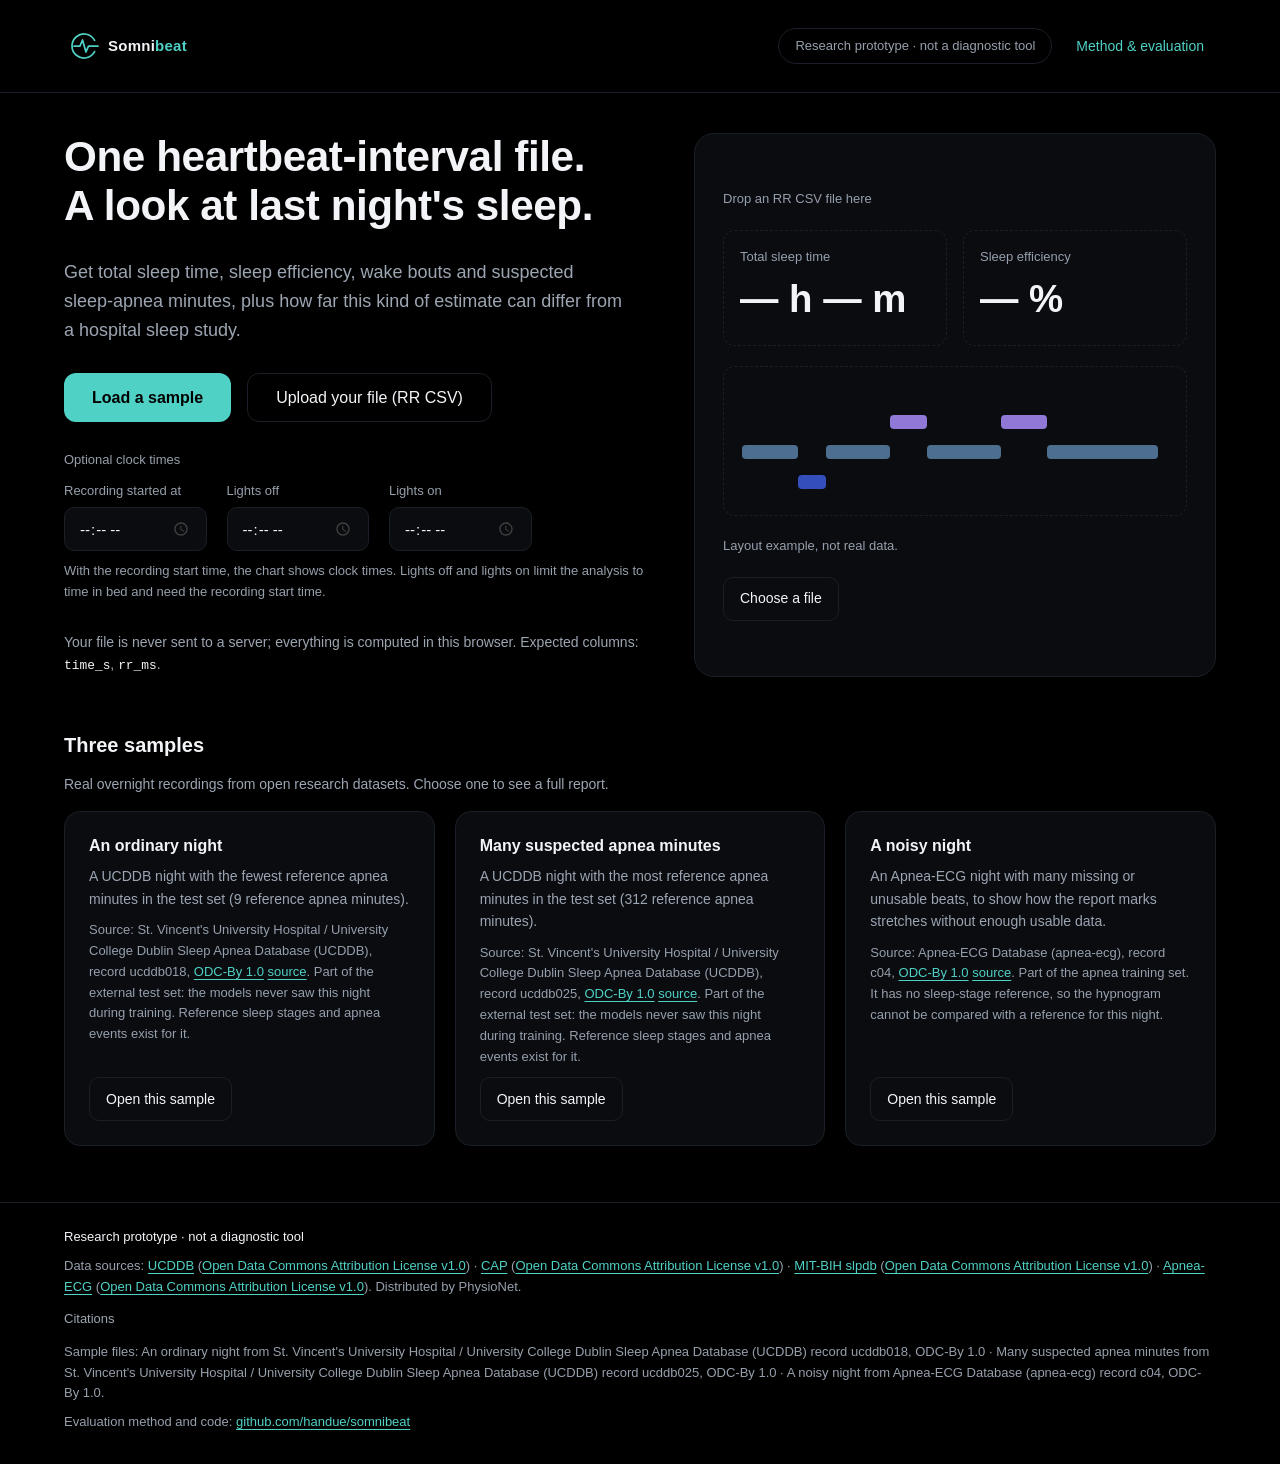
==== commit 5cc8c18a: "v2 selection on training data, HMC checks, sleep-lab comparison view - Cross-dataset selection harne" ====
--- a/web/index.html
+++ b/web/index.html
@@ -162,8 +162,19 @@
           <button type="button" class="seg" data-mode="four_class" aria-pressed="false" aria-label="4 stages (experimental)"><span class="lbl-long">4 stages (experimental)</span><span class="lbl-short">4 (exp.)</span></button>
         </div>
       </div>
+      <p class="series-title series-model" id="series-model" hidden>Somnibeat estimate from heartbeats</p>
       <div class="chart-box" id="hypnogram"></div>
+      <div class="compare-lab" id="compare-lab" hidden>
+        <p class="series-title series-lab">Sleep lab (polysomnography, scored by experts)</p>
+        <div class="chart-box" id="hypnogram-lab"></div>
+      </div>
       <ul class="legend" id="legend" aria-label="Chart legend"></ul>
+      <section class="compare-summary" id="compare-summary" aria-labelledby="compare-title" hidden>
+        <h3 id="compare-title">Compare with the sleep lab</h3>
+        <dl class="compare-stats" id="compare-stats"></dl>
+        <p class="caption" id="compare-caption"></p>
+      </section>
+      <p class="caption compare-unavailable" id="compare-unavailable" hidden></p>
       <p class="caption" id="chart-note">Stages are shown by row position and text labels as well as color.</p>
       <p class="caption" id="quality-line"></p>
     </div>
--- a/web/css/app.css
+++ b/web/css/app.css
@@ -386,3 +386,42 @@
 
 /* Start headline: each sentence stays on one line at desktop widths. */
 #start-title { font-size: clamp(30px, 3.3vw, 46px); }
+
+/* Sleep lab comparison (UCDDB samples only) ------------------------------ */
+/* Text colors reuse --text (17.76:1 on card) and --muted (7.32:1 on card). */
+
+.series-title {
+  font-size: 14px; font-weight: 600; color: var(--text); line-height: 1.4;
+  padding-left: 10px; border-left: 3px solid var(--accent); margin-bottom: -8px;
+}
+.series-lab { border-left-color: var(--muted); }
+.compare-lab { display: flex; flex-direction: column; gap: 20px; }
+.swatch-gap { background: transparent; border: 1px dashed var(--muted); }
+
+.compare-summary {
+  display: flex; flex-direction: column; gap: 12px;
+  border-top: 1px solid var(--border); padding-top: 20px;
+}
+.compare-summary h3 { font-size: 16px; }
+.compare-stats { margin: 0; display: grid; grid-template-columns: repeat(3, minmax(0, 1fr)); gap: 16px; }
+.compare-stat {
+  border: 1px solid var(--border); border-radius: var(--radius-md); padding: 16px; background: var(--bg);
+  display: flex; flex-direction: column; gap: 6px; min-width: 0;
+}
+.compare-stat dt { font-size: 13px; color: var(--muted); }
+.compare-stat dd { margin: 0; }
+.compare-value { font-size: 28px; font-weight: 600; line-height: 1.1; font-variant-numeric: tabular-nums; white-space: nowrap; }
+.compare-value .unit { font-size: 0.55em; font-weight: 500; color: var(--body-muted); margin-left: 0.12em; }
+.compare-pair { display: grid; grid-template-columns: auto 1fr; gap: 2px 10px; font-size: 14px; align-items: baseline; }
+.compare-pair .who { color: var(--muted); font-size: 13px; }
+.compare-pair .val { color: var(--text); font-weight: 600; font-variant-numeric: tabular-nums; }
+.compare-stat .help { font-size: 13px; color: var(--muted); line-height: 1.5; }
+.compare-unavailable { border-left: 3px solid var(--border); padding-left: 10px; }
+
+@media (max-width: 900px) {
+  .compare-stats { grid-template-columns: minmax(0, 1fr); }
+}
+@media (max-width: 480px) {
+  .compare-value { font-size: 24px; }
+  .series-title { font-size: 13px; }
+}
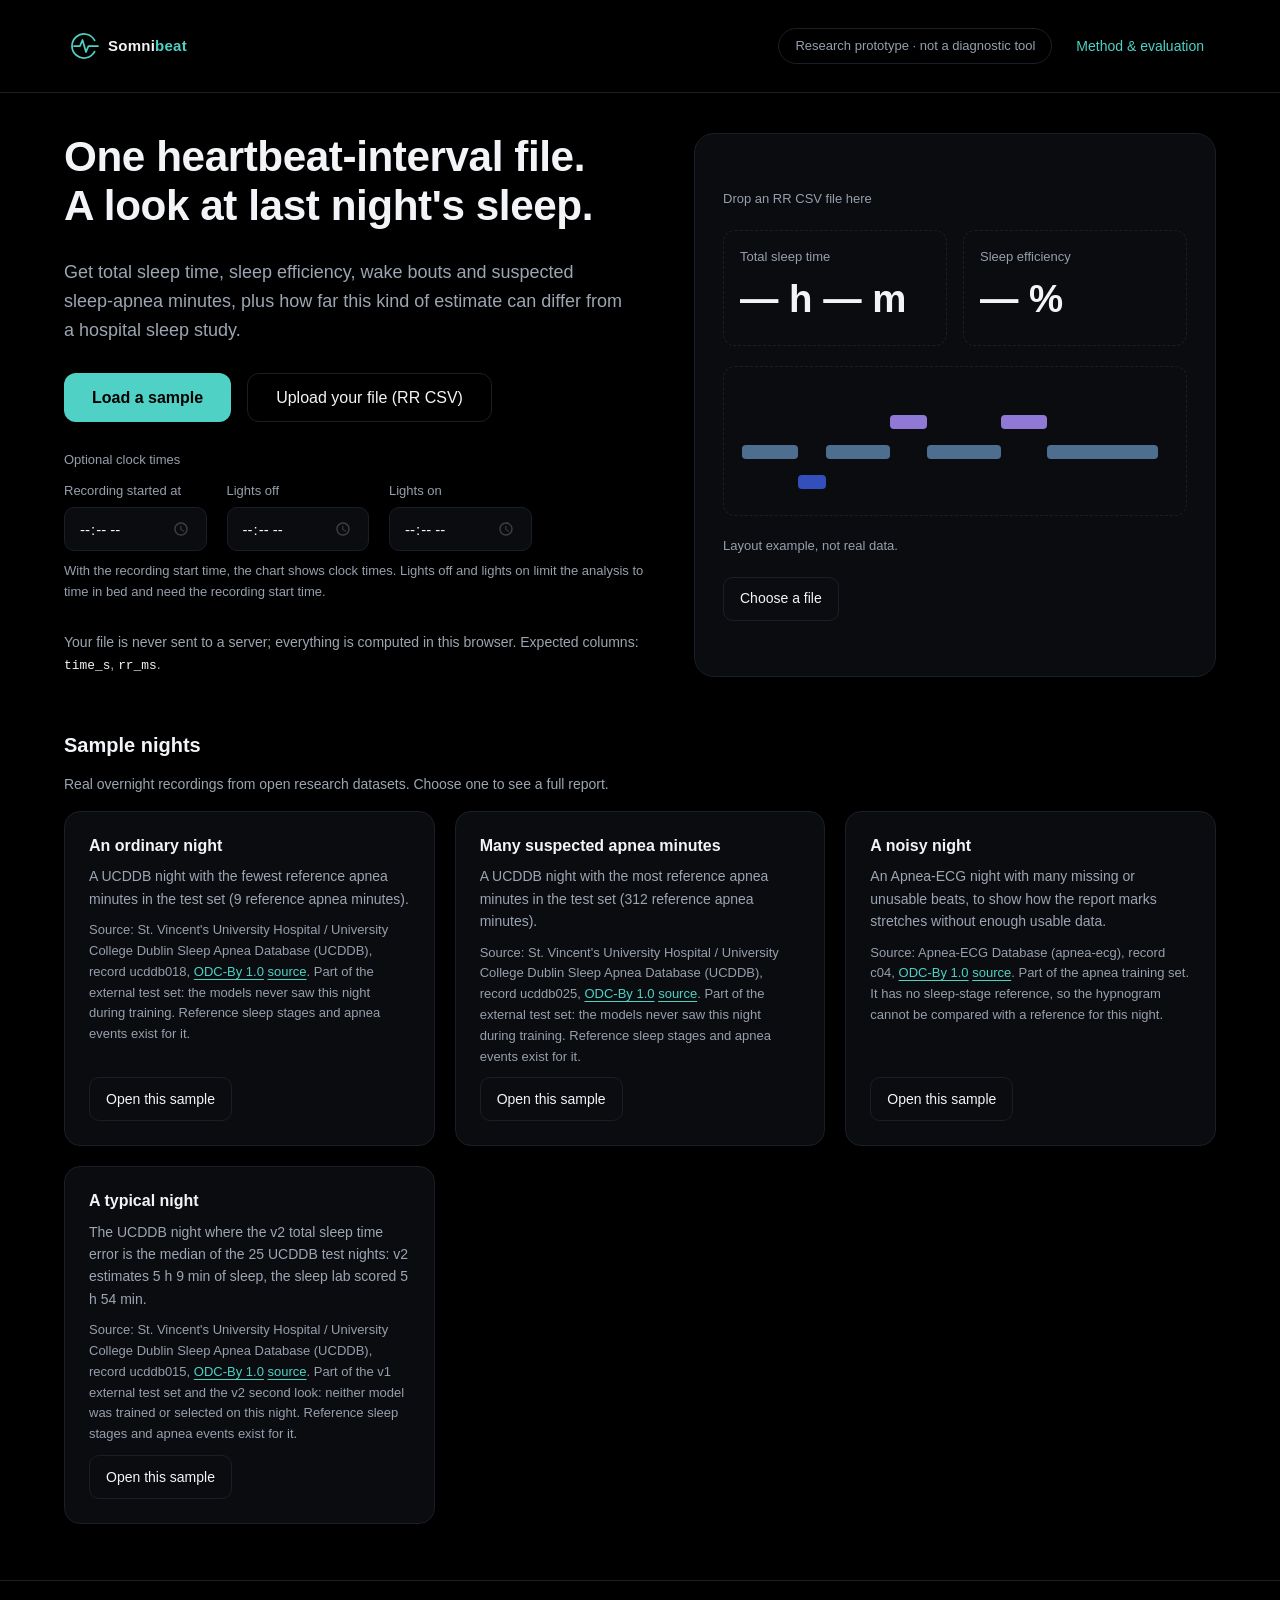
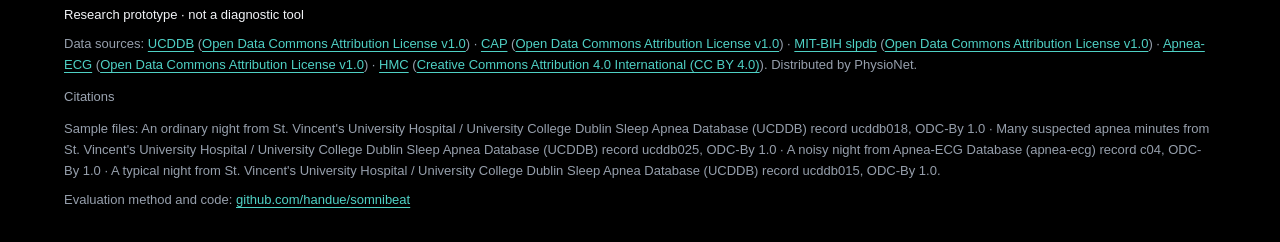
==== commit 4ff294da: "Publish v2: browser v2 model, v1-vs-v2 trust panel and method page, docs, full reproduce pipeline - " ====
--- a/web/index.html
+++ b/web/index.html
@@ -84,7 +84,7 @@
     </div>
 
     <section class="samples" id="samples" aria-labelledby="samples-title" tabindex="-1">
-      <h2 id="samples-title">Three samples</h2>
+      <h2 id="samples-title">Sample nights</h2>
       <p class="body-muted small">Real overnight recordings from open research datasets. Choose one to see a full report.</p>
       <div class="sample-grid" id="sample-grid">
         <p class="body-muted small" id="samples-status">Loading samples…</p>
@@ -106,7 +106,7 @@
       <ol class="steps" id="steps" aria-live="polite">
         <li data-step="read"><span>Reading the file</span><span class="step-status">Waiting</span></li>
         <li data-step="beats"><span>Finding usable heartbeats</span><span class="step-status">Waiting</span></li>
-        <li data-step="features"><span>Computing 30-second features</span><span class="step-status">Waiting</span></li>
+        <li data-step="features"><span>Computing 30-second and 10-minute features</span><span class="step-status">Waiting</span></li>
         <li data-step="report"><span>Building the report</span><span class="step-status">Waiting</span></li>
       </ol>
       <button type="button" class="btn btn-secondary" id="btn-cancel">Cancel</button>
@@ -121,6 +121,15 @@
         <span class="caption">File: <span class="file-name" data-bind="report-file"></span></span>
         <a class="btn btn-secondary btn-small" href="#/">Try another file</a>
       </div>
+    </div>
+
+    <div class="model-row">
+      <p class="model-label" id="model-label">Model: —</p>
+      <div class="segmented segmented-model" role="group" aria-label="Model used for this report">
+        <button type="button" class="seg seg-model" data-model="v2" aria-pressed="true">v2</button>
+        <button type="button" class="seg seg-model" data-model="v1" aria-pressed="false">v1</button>
+      </div>
+      <p class="caption model-help">Switching recomputes this report in your browser with the other model.</p>
     </div>
 
     <div class="card disclaimer">
@@ -184,10 +193,14 @@
         <h2>How far can you trust this?</h2>
         <p class="body-muted small" id="trust-intro">Errors against hospital sleep studies, measured on recordings the model never saw during training.</p>
         <div id="trust-table"></div>
+        <h3 class="minor-title">Side by side on the same nights: v2, v1 and a trivial rule</h3>
+        <div id="trust-compare"></div>
+        <div id="trust-honest"></div>
+        <div id="trust-other"></div>
         <a class="text-link" href="#/method">See full method &amp; evaluation</a>
-        <h3 class="minor-title">Total sleep time: estimate vs. sleep study</h3>
+        <h3 class="minor-title" id="trust-ba-title">Total sleep time: estimate vs. sleep study</h3>
         <div class="chart-box" id="trust-ba"></div>
-        <h3 class="minor-title">Compared with a trivial rule (asleep from lights off)</h3>
+        <h3 class="minor-title">Total sleep time error: v2, v1 and a trivial rule (asleep from lights off)</h3>
         <div class="chart-box" id="trust-bars"></div>
         <p class="caption" id="trust-bars-note"></p>
       </div>
@@ -217,8 +230,8 @@
       <h2>Pipeline</h2>
       <ol class="pipeline">
         <li><strong>1. RR intervals</strong><span>Time between heartbeats, from your CSV, cleaned of implausible values and artifacts</span></li>
-        <li><strong>2. 30-second epochs</strong><span>Mean, variability and change versus neighbouring epochs</span></li>
-        <li><strong>3. Classifier</strong><span>Gradient boosting and logistic regression, no deep nets</span></li>
+        <li><strong>2. 30-second epochs</strong><span>Mean, variability and change versus neighbouring epochs; v2 adds 10-minute windows around each epoch</span></li>
+        <li><strong>3. Classifier</strong><span>Gradient boosting and logistic regression, no deep nets; v2 smooths stages over the whole night</span></li>
         <li><strong>4. Report</strong><span>Sleep time, efficiency, wake bouts, apnea minutes</span></li>
       </ol>
     </div>
@@ -230,7 +243,7 @@
     </div>
 
     <div class="card method-block">
-      <h2>Evaluation design</h2>
+      <h2>Evaluation design (v1)</h2>
       <ul class="bullets">
         <li>Splits are by recording and by subject, so one person never appears on both sides.</li>
         <li>Stage models train on CAP and MIT-BIH and are tested on UCDDB; the apnea model trains on Apnea-ECG and is tested on UCDDB.</li>
@@ -243,16 +256,37 @@
     </div>
 
     <div class="card method-block">
-      <h2>Results</h2>
+      <h2>v2: chosen on training data, frozen, tested once</h2>
+      <div id="method-v2-story"></div>
+      <h3 class="minor-title">v2 and v1 on the test sets</h3>
+      <div id="method-v2-results"></div>
+      <h3 class="minor-title">Suspected apnea minutes</h3>
+      <div id="method-v2-apnea"></div>
+      <h3 class="minor-title">Excluded recordings</h3>
+      <div id="method-v2-excluded"></div>
+      <div class="ba-grid">
+        <div>
+          <h3 class="minor-title">v2 total sleep time on HMC, primary (Bland–Altman)</h3>
+          <div class="chart-box" id="method-v2-ba-tst"></div>
+        </div>
+        <div>
+          <h3 class="minor-title">v2 suspected apnea minutes on UCDDB (Bland–Altman)</h3>
+          <div class="chart-box" id="method-v2-ba-apnea"></div>
+        </div>
+      </div>
+    </div>
+
+    <div class="card method-block">
+      <h2>v1 results, first look (UCDDB)</h2>
       <p class="body-muted small" id="method-results-intro">External test on UCDDB. Lower error is better; higher kappa is better.</p>
       <div id="method-results"></div>
       <div class="ba-grid">
         <div>
-          <h3 class="minor-title">Total sleep time (Bland–Altman)</h3>
+          <h3 class="minor-title">v1 total sleep time (Bland–Altman)</h3>
           <div class="chart-box" id="method-ba-tst"></div>
         </div>
         <div>
-          <h3 class="minor-title">Suspected apnea minutes (Bland–Altman)</h3>
+          <h3 class="minor-title">v1 suspected apnea minutes (Bland–Altman)</h3>
           <div class="chart-box" id="method-ba-apnea"></div>
         </div>
       </div>
--- a/web/css/app.css
+++ b/web/css/app.css
@@ -425,3 +425,30 @@
   .compare-value { font-size: 24px; }
   .series-title { font-size: 13px; }
 }
+
+/* Model line on the report (v2 / v1) ------------------------------------- */
+/* Text colors reuse --text (19.06:1 on #000000) and --muted (7.85:1 on #000000). */
+
+.model-row { display: flex; flex-wrap: wrap; align-items: center; gap: 8px 16px; }
+.model-label { font-size: 14px; font-weight: 600; color: var(--text); }
+.segmented-model .seg { min-width: 56px; }
+.model-help { flex: 1 1 260px; }
+
+/* Honest summary and comparison columns ---------------------------------- */
+/* Text uses --text and --body-muted (7.86:1 on card); the border is decoration only. */
+
+.honest-box {
+  display: flex; flex-direction: column; gap: 8px;
+  border-left: 3px solid var(--muted); padding-left: 12px;
+  font-size: 14px; color: var(--body-muted); line-height: 1.6;
+}
+.honest-box strong { color: var(--text); font-weight: 600; }
+.data-table td.is-current .cell-value { color: var(--accent); }
+#method-v2-results { display: flex; flex-direction: column; gap: 12px; }
+
+@media (max-width: 480px) {
+  .segmented-model { width: auto; }
+  .segmented-model .seg { flex: 0 0 auto; padding: 10px 16px; }
+  .model-help { flex-basis: 100%; }
+}
+#method-v2-story code { overflow-wrap: anywhere; word-break: break-word; }
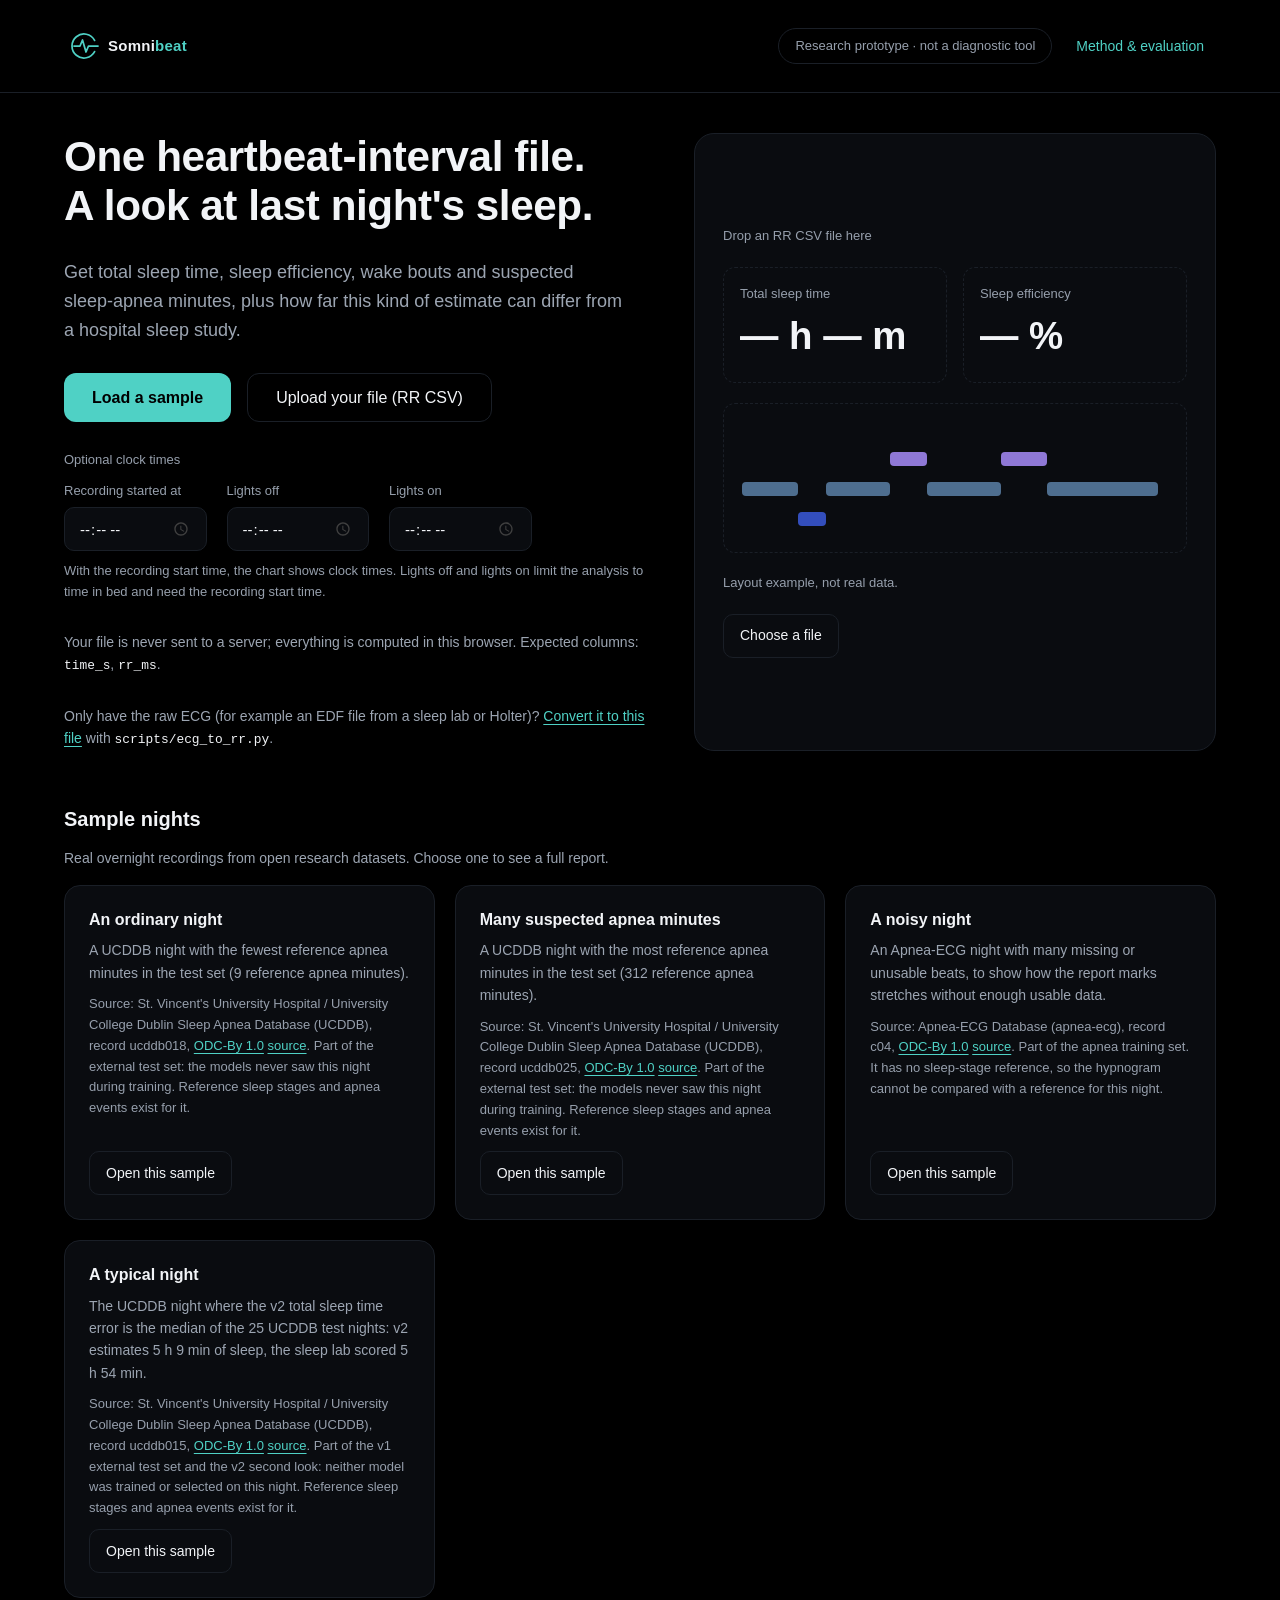
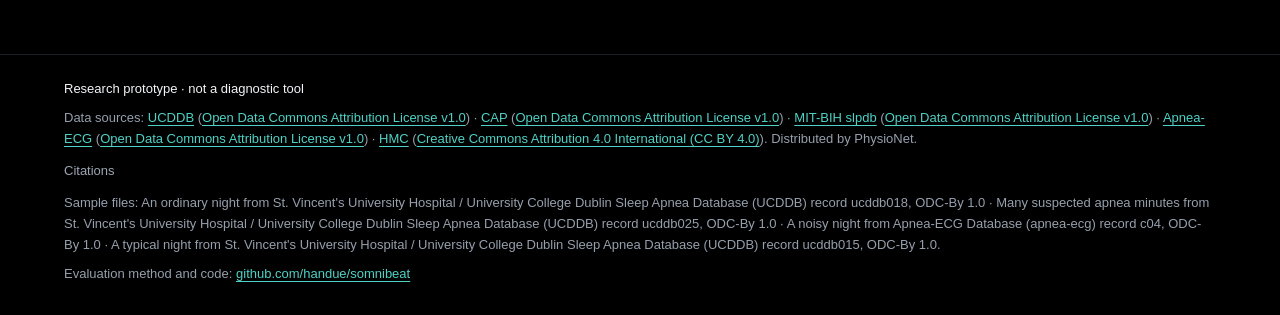
==== commit c7c1a585: "Add ecg_to_rr.py (ECG or RR export -> RR CSV); video explains ECG and its cost - scripts/ecg_to_rr.p" ====
--- a/web/index.html
+++ b/web/index.html
@@ -61,6 +61,7 @@
           <p id="clock-message" class="inline-message" role="status" aria-live="polite" hidden></p>
         </fieldset>
         <p class="body-muted small">Your file is never sent to a server; everything is computed in this browser. Expected columns: <code>time_s</code>, <code>rr_ms</code>.</p>
+        <p class="body-muted small">Only have the raw ECG (for example an EDF file from a sleep lab or Holter)? <a href="https://github.com/handue/somnibeat#from-an-ecg-recording-to-the-rr-file" target="_blank" rel="noopener">Convert it to this file</a> with <code>scripts/ecg_to_rr.py</code>.</p>
       </div>
 
       <div class="card drop-zone" id="drop-zone">
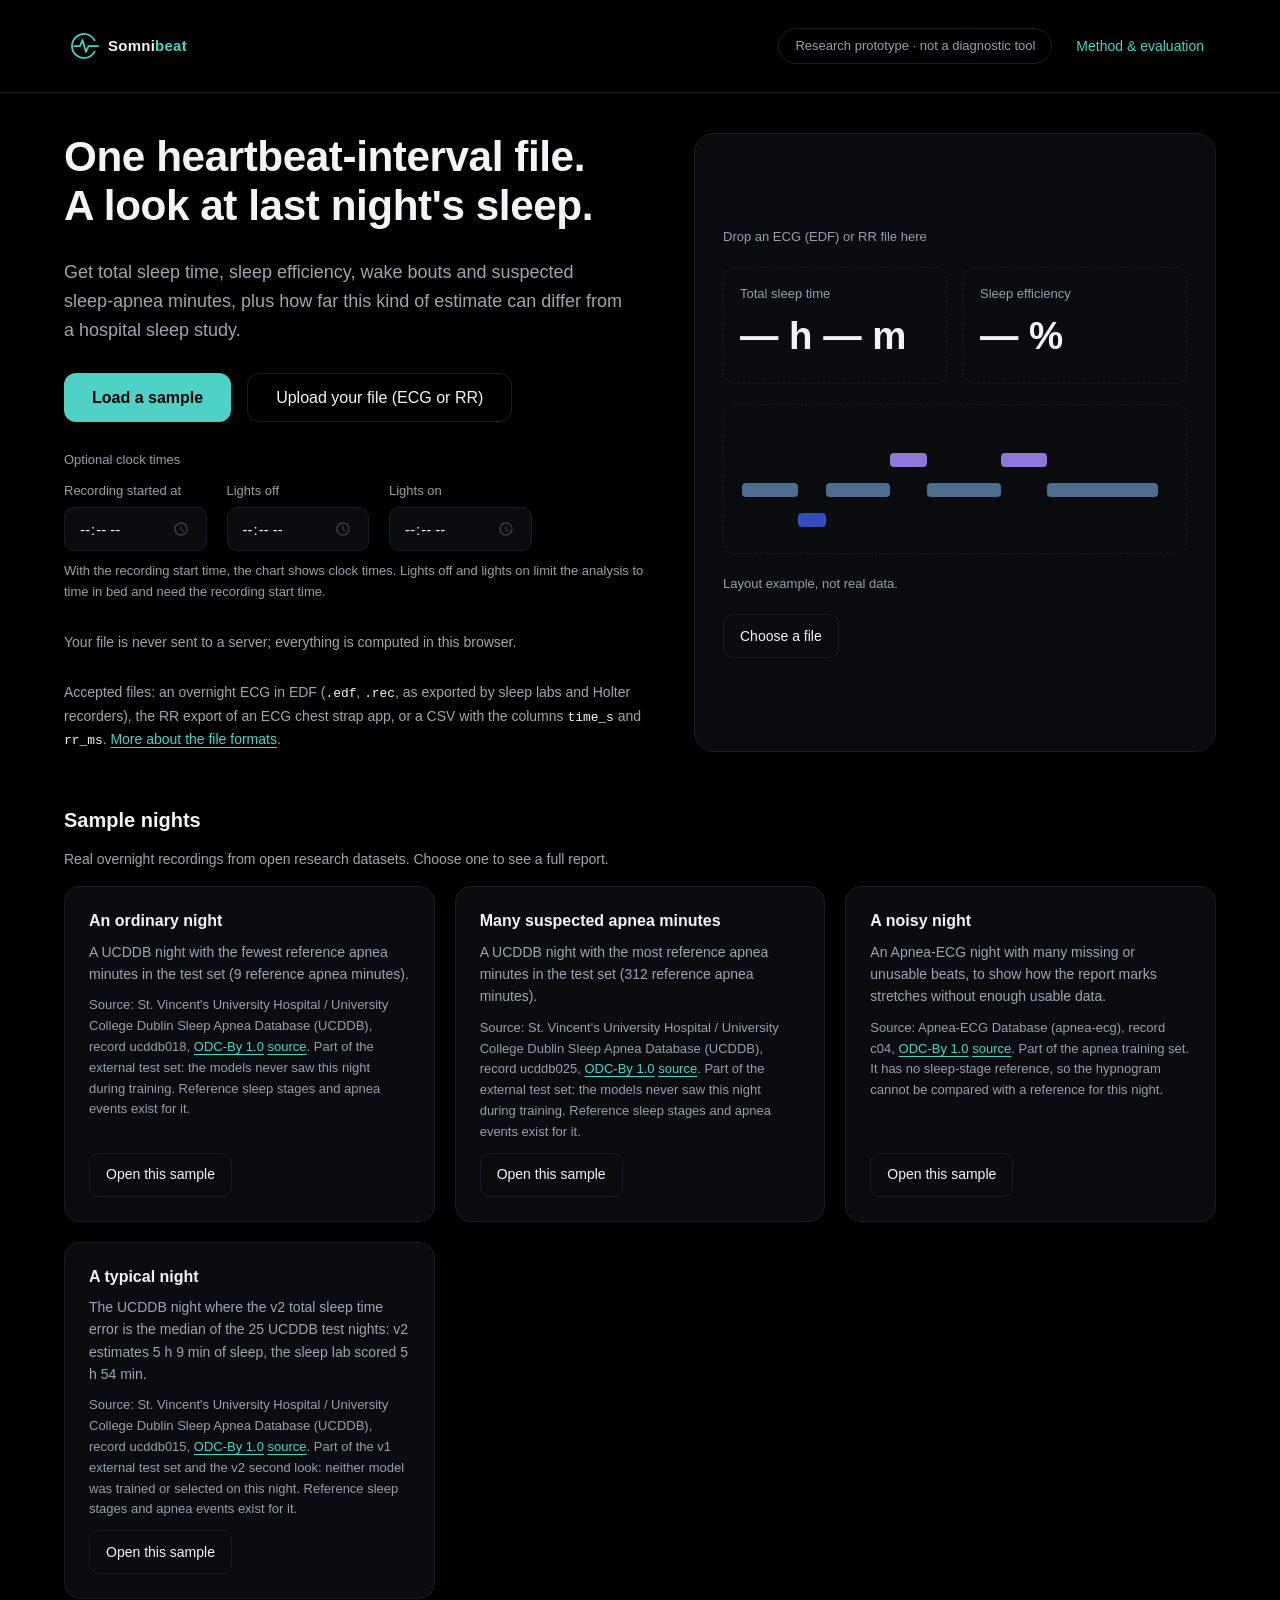
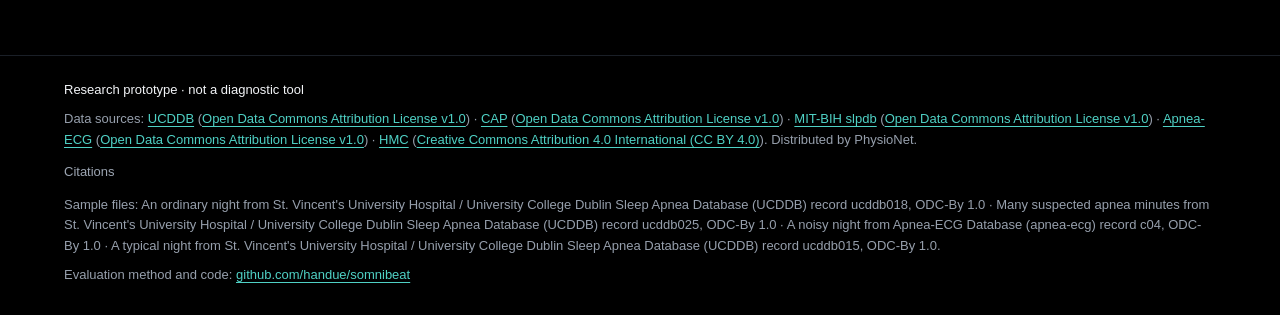
==== commit 5b707373: "Read an overnight ECG (EDF) directly in the browser The page now accepts an EDF/.rec ECG recording o" ====
--- a/web/index.html
+++ b/web/index.html
@@ -38,8 +38,8 @@
         <p class="lead">Get total sleep time, sleep efficiency, wake bouts and suspected sleep-apnea minutes, plus how far this kind of estimate can differ from a hospital sleep study.</p>
         <div class="button-row">
           <button type="button" class="btn btn-primary" id="btn-samples">Load a sample</button>
-          <button type="button" class="btn btn-secondary" id="btn-upload">Upload your file (RR CSV)</button>
-          <input type="file" id="file-input" accept=".csv,text/csv,text/plain" class="visually-hidden" tabindex="-1" aria-hidden="true">
+          <button type="button" class="btn btn-secondary" id="btn-upload">Upload your file (ECG or RR)</button>
+          <input type="file" id="file-input" accept=".edf,.rec,.csv,.txt,text/csv,text/plain" class="visually-hidden" tabindex="-1" aria-hidden="true">
         </div>
         <fieldset class="clock-fields">
           <legend>Optional clock times</legend>
@@ -60,12 +60,12 @@
           <p id="clock-help" class="caption">With the recording start time, the chart shows clock times. Lights off and lights on limit the analysis to time in bed and need the recording start time.</p>
           <p id="clock-message" class="inline-message" role="status" aria-live="polite" hidden></p>
         </fieldset>
-        <p class="body-muted small">Your file is never sent to a server; everything is computed in this browser. Expected columns: <code>time_s</code>, <code>rr_ms</code>.</p>
-        <p class="body-muted small">Only have the raw ECG (for example an EDF file from a sleep lab or Holter)? <a href="https://github.com/handue/somnibeat#from-an-ecg-recording-to-the-rr-file" target="_blank" rel="noopener">Convert it to this file</a> with <code>scripts/ecg_to_rr.py</code>.</p>
+        <p class="body-muted small">Your file is never sent to a server; everything is computed in this browser.</p>
+        <p class="body-muted small">Accepted files: an overnight ECG in EDF (<code>.edf</code>, <code>.rec</code>, as exported by sleep labs and Holter recorders), the RR export of an ECG chest strap app, or a CSV with the columns <code>time_s</code> and <code>rr_ms</code>. <a href="https://github.com/handue/somnibeat#from-an-ecg-recording-to-the-rr-file" target="_blank" rel="noopener">More about the file formats</a>.</p>
       </div>
 
       <div class="card drop-zone" id="drop-zone">
-        <div class="caption">Drop an RR CSV file here</div>
+        <div class="caption">Drop an ECG (EDF) or RR file here</div>
         <div class="preview-tiles" aria-hidden="true">
           <div class="preview-tile"><div class="caption">Total sleep time</div><div class="preview-value num">— h — m</div></div>
           <div class="preview-tile"><div class="caption">Sleep efficiency</div><div class="preview-value num">— %</div></div>
@@ -106,6 +106,7 @@
       </div>
       <ol class="steps" id="steps" aria-live="polite">
         <li data-step="read"><span>Reading the file</span><span class="step-status">Waiting</span></li>
+        <li data-step="ecg" hidden><span>Finding heartbeats in the ECG</span><span class="step-status">Waiting</span></li>
         <li data-step="beats"><span>Finding usable heartbeats</span><span class="step-status">Waiting</span></li>
         <li data-step="features"><span>Computing 30-second and 10-minute features</span><span class="step-status">Waiting</span></li>
         <li data-step="report"><span>Building the report</span><span class="step-status">Waiting</span></li>
@@ -187,6 +188,10 @@
       <p class="caption compare-unavailable" id="compare-unavailable" hidden></p>
       <p class="caption" id="chart-note">Stages are shown by row position and text labels as well as color.</p>
       <p class="caption" id="quality-line"></p>
+      <div class="conversion" id="conversion" hidden>
+        <p class="caption" id="conversion-line"></p>
+        <button type="button" class="btn btn-secondary btn-small" id="btn-save-rr">Save the RR file (CSV)</button>
+      </div>
     </div>
 
     <div class="trust-grid">
@@ -340,6 +345,11 @@
         <li><code>time_s</code> is the time of each beat in seconds since the recording started, increasing row by row.</li>
         <li id="problem-min-hours">The recording needs enough hours of beats to make a report.</li>
       </ul>
+      <ul class="bullets" id="problem-requirements-ecg" hidden>
+        <li>An ECG recording in EDF format (<code>.edf</code> or <code>.rec</code>, 16-bit).</li>
+        <li>One channel labelled ECG or EKG (for example <code>ECG</code>, <code>EKG</code>, <code>ECG1-ECG2</code>).</li>
+        <li>The ECG sampled at 100 Hz or more, covering at least 2 hours of the night.</li>
+      </ul>
       <p class="caption" id="problem-example-caption">Expected format</p>
       <pre class="code-block" id="problem-example"><code>time_s,rr_ms</code></pre>
       <div class="button-row">
--- a/web/css/app.css
+++ b/web/css/app.css
@@ -452,3 +452,7 @@
   .model-help { flex-basis: 100%; }
 }
 #method-v2-story code { overflow-wrap: anywhere; word-break: break-word; }
+
+/* RR file made in the browser from an EDF or RR export */
+.conversion { display: flex; flex-wrap: wrap; align-items: center; gap: 8px 16px; margin-top: 8px; }
+.conversion .caption { margin: 0; flex: 1 1 320px; }
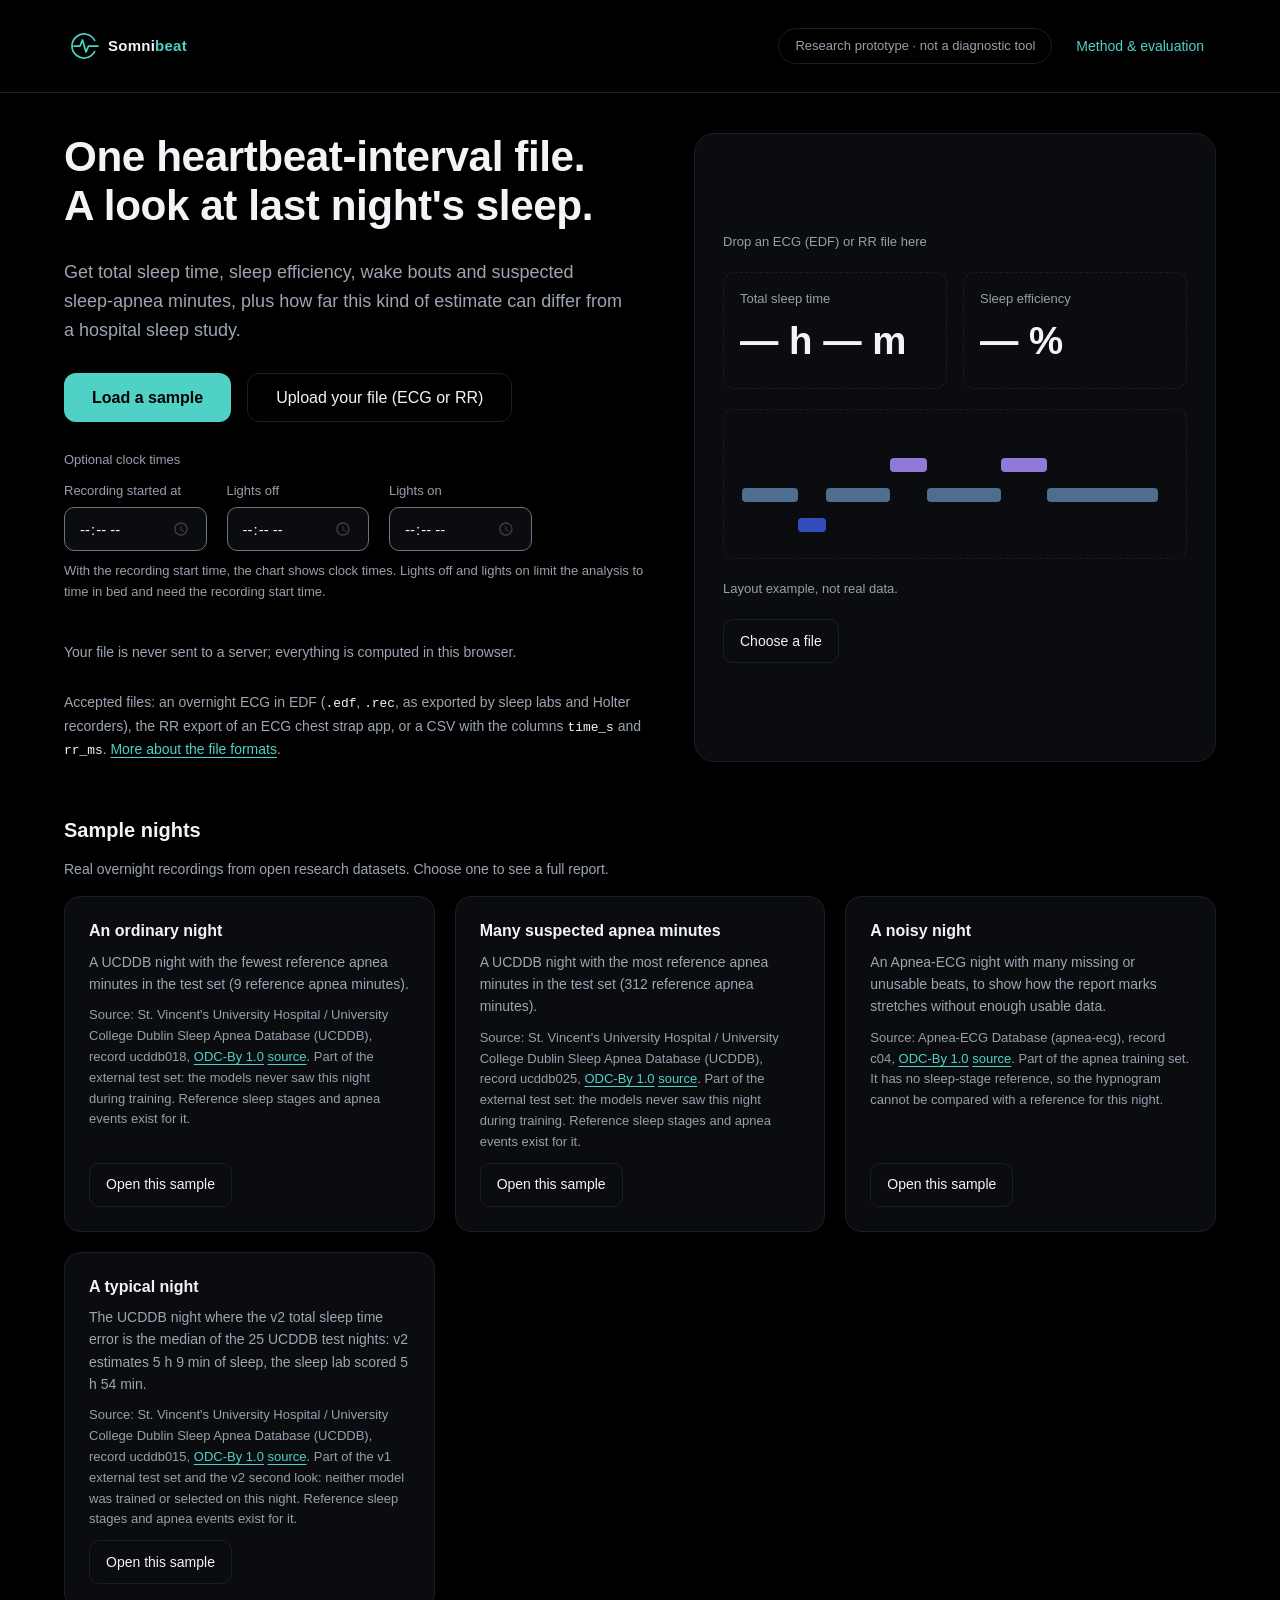
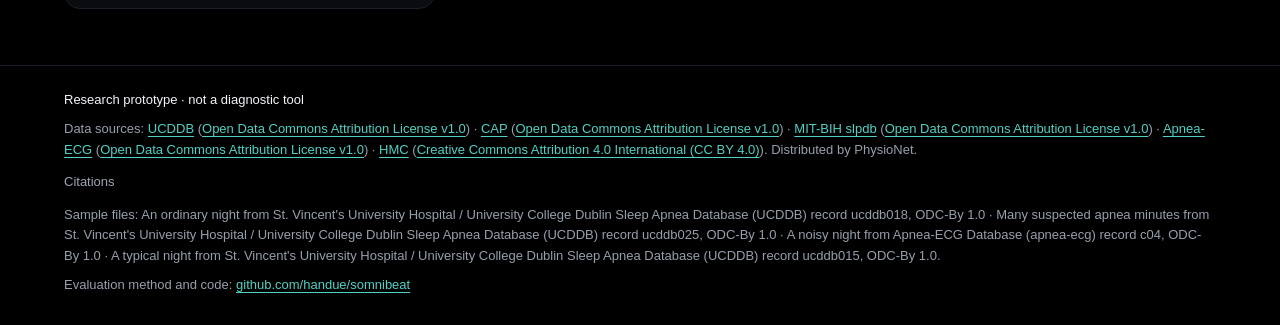
==== commit 14edf682: "Fix file-handling and accessibility problems found by an audit Reliability: time_s in milliseconds, " ====
--- a/web/index.html
+++ b/web/index.html
@@ -46,19 +46,19 @@
           <div class="clock-grid">
             <div class="field">
               <label for="clock-start">Recording started at</label>
-              <input id="clock-start" type="time" aria-describedby="clock-help">
+              <input id="clock-start" type="time" aria-describedby="clock-message clock-help">
             </div>
             <div class="field">
               <label for="clock-off">Lights off</label>
-              <input id="clock-off" type="time" aria-describedby="clock-help">
+              <input id="clock-off" type="time" aria-describedby="clock-message clock-help">
             </div>
             <div class="field">
               <label for="clock-on">Lights on</label>
-              <input id="clock-on" type="time" aria-describedby="clock-help">
+              <input id="clock-on" type="time" aria-describedby="clock-message clock-help">
             </div>
           </div>
           <p id="clock-help" class="caption">With the recording start time, the chart shows clock times. Lights off and lights on limit the analysis to time in bed and need the recording start time.</p>
-          <p id="clock-message" class="inline-message" role="status" aria-live="polite" hidden></p>
+          <p id="clock-message" class="inline-message" role="status" aria-live="polite"></p>
         </fieldset>
         <p class="body-muted small">Your file is never sent to a server; everything is computed in this browser.</p>
         <p class="body-muted small">Accepted files: an overnight ECG in EDF (<code>.edf</code>, <code>.rec</code>, as exported by sleep labs and Holter recorders), the RR export of an ECG chest strap app, or a CSV with the columns <code>time_s</code> and <code>rr_ms</code>. <a href="https://github.com/handue/somnibeat#from-an-ecg-recording-to-the-rr-file" target="_blank" rel="noopener">More about the file formats</a>.</p>
@@ -105,11 +105,11 @@
         <div class="progress-fill" id="progress-fill"></div>
       </div>
       <ol class="steps" id="steps" aria-live="polite">
-        <li data-step="read"><span>Reading the file</span><span class="step-status">Waiting</span></li>
-        <li data-step="ecg" hidden><span>Finding heartbeats in the ECG</span><span class="step-status">Waiting</span></li>
-        <li data-step="beats"><span>Finding usable heartbeats</span><span class="step-status">Waiting</span></li>
-        <li data-step="features"><span>Computing 30-second and 10-minute features</span><span class="step-status">Waiting</span></li>
-        <li data-step="report"><span>Building the report</span><span class="step-status">Waiting</span></li>
+        <li data-step="read" aria-atomic="true"><span>Reading the file</span><span class="step-status">Waiting</span></li>
+        <li data-step="ecg" hidden aria-atomic="true"><span>Finding heartbeats in the ECG</span><span class="step-status">Waiting</span></li>
+        <li data-step="beats" aria-atomic="true"><span>Finding usable heartbeats</span><span class="step-status">Waiting</span></li>
+        <li data-step="features" aria-atomic="true"><span>Computing 30-second and 10-minute features</span><span class="step-status">Waiting</span></li>
+        <li data-step="report" aria-atomic="true"><span>Building the report</span><span class="step-status">Waiting</span></li>
       </ol>
       <button type="button" class="btn btn-secondary" id="btn-cancel">Cancel</button>
     </div>
@@ -168,9 +168,9 @@
       <div class="chart-head">
         <h2>Sleep stages across the night</h2>
         <div class="segmented" role="group" aria-label="Stage detail">
-          <button type="button" class="seg" data-mode="sleep_wake" aria-pressed="true" aria-label="Wake / sleep"><span class="lbl-long">Wake / sleep</span><span class="lbl-short">Wake/sleep</span></button>
-          <button type="button" class="seg" data-mode="wake_nrem_rem" aria-pressed="false" aria-label="3 stages (experimental)"><span class="lbl-long">3 stages (experimental)</span><span class="lbl-short">3 (exp.)</span></button>
-          <button type="button" class="seg" data-mode="four_class" aria-pressed="false" aria-label="4 stages (experimental)"><span class="lbl-long">4 stages (experimental)</span><span class="lbl-short">4 (exp.)</span></button>
+          <button type="button" class="seg" data-mode="sleep_wake" aria-pressed="true" aria-label="Wake / sleep"><span class="lbl-long">Wake / sleep</span><span class="lbl-short">Wake / sleep</span></button>
+          <button type="button" class="seg" data-mode="wake_nrem_rem" aria-pressed="false" aria-label="3 stages (experimental)"><span class="lbl-long">3 stages (experimental)</span><span class="lbl-short">3 stages</span></button>
+          <button type="button" class="seg" data-mode="four_class" aria-pressed="false" aria-label="4 stages (experimental)"><span class="lbl-long">4 stages (experimental)</span><span class="lbl-short">4 stages</span></button>
         </div>
       </div>
       <p class="series-title series-model" id="series-model" hidden>Somnibeat estimate from heartbeats</p>
--- a/web/css/app.css
+++ b/web/css/app.css
@@ -16,6 +16,7 @@
   --bg: #000000;
   --card: #0A0C10;
   --border: #1A1F27;
+  --input-border: #6B7482;  /* form controls: 4.4:1 on #000, 4.1:1 on #0A0C10 (WCAG 1.4.11) */
   --text: #F2F4F7;
   --muted: #969FAC;
   --body-muted: #9CA5B2;
@@ -149,7 +150,7 @@
 .field { display: flex; flex-direction: column; gap: 6px; }
 .field label { font-size: 13px; color: var(--muted); }
 .field input {
-  background: var(--card); color: var(--text); border: 1px solid var(--border); border-radius: 10px;
+  background: var(--card); color: var(--text); border: 1px solid var(--input-border); border-radius: 10px;
   padding: 10px 14px; font-size: 15px; font-family: inherit; min-height: 44px; min-width: 9.5em;
 }
 .field input:focus-visible { border-color: var(--accent); outline-offset: 1px; }
@@ -260,7 +261,7 @@
 .legend li { display: flex; align-items: center; gap: 8px; font-size: 13px; color: var(--muted); }
 .swatch { width: 14px; height: 14px; border-radius: 3px; flex: none; }
 .swatch-hatch {
-  background: repeating-linear-gradient(45deg, #4A5361 0 3px, #000000 3px 6px);
+  background: repeating-linear-gradient(45deg, #7A8494 0 3px, #000000 3px 6px);
   border: 1px solid var(--border);
 }
 
@@ -456,3 +457,5 @@
 /* RR file made in the browser from an EDF or RR export */
 .conversion { display: flex; flex-wrap: wrap; align-items: center; gap: 8px 16px; margin-top: 8px; }
 .conversion .caption { margin: 0; flex: 1 1 320px; }
+
+.inline-message:empty { padding: 0; margin: 0; border: 0; min-height: 0; }
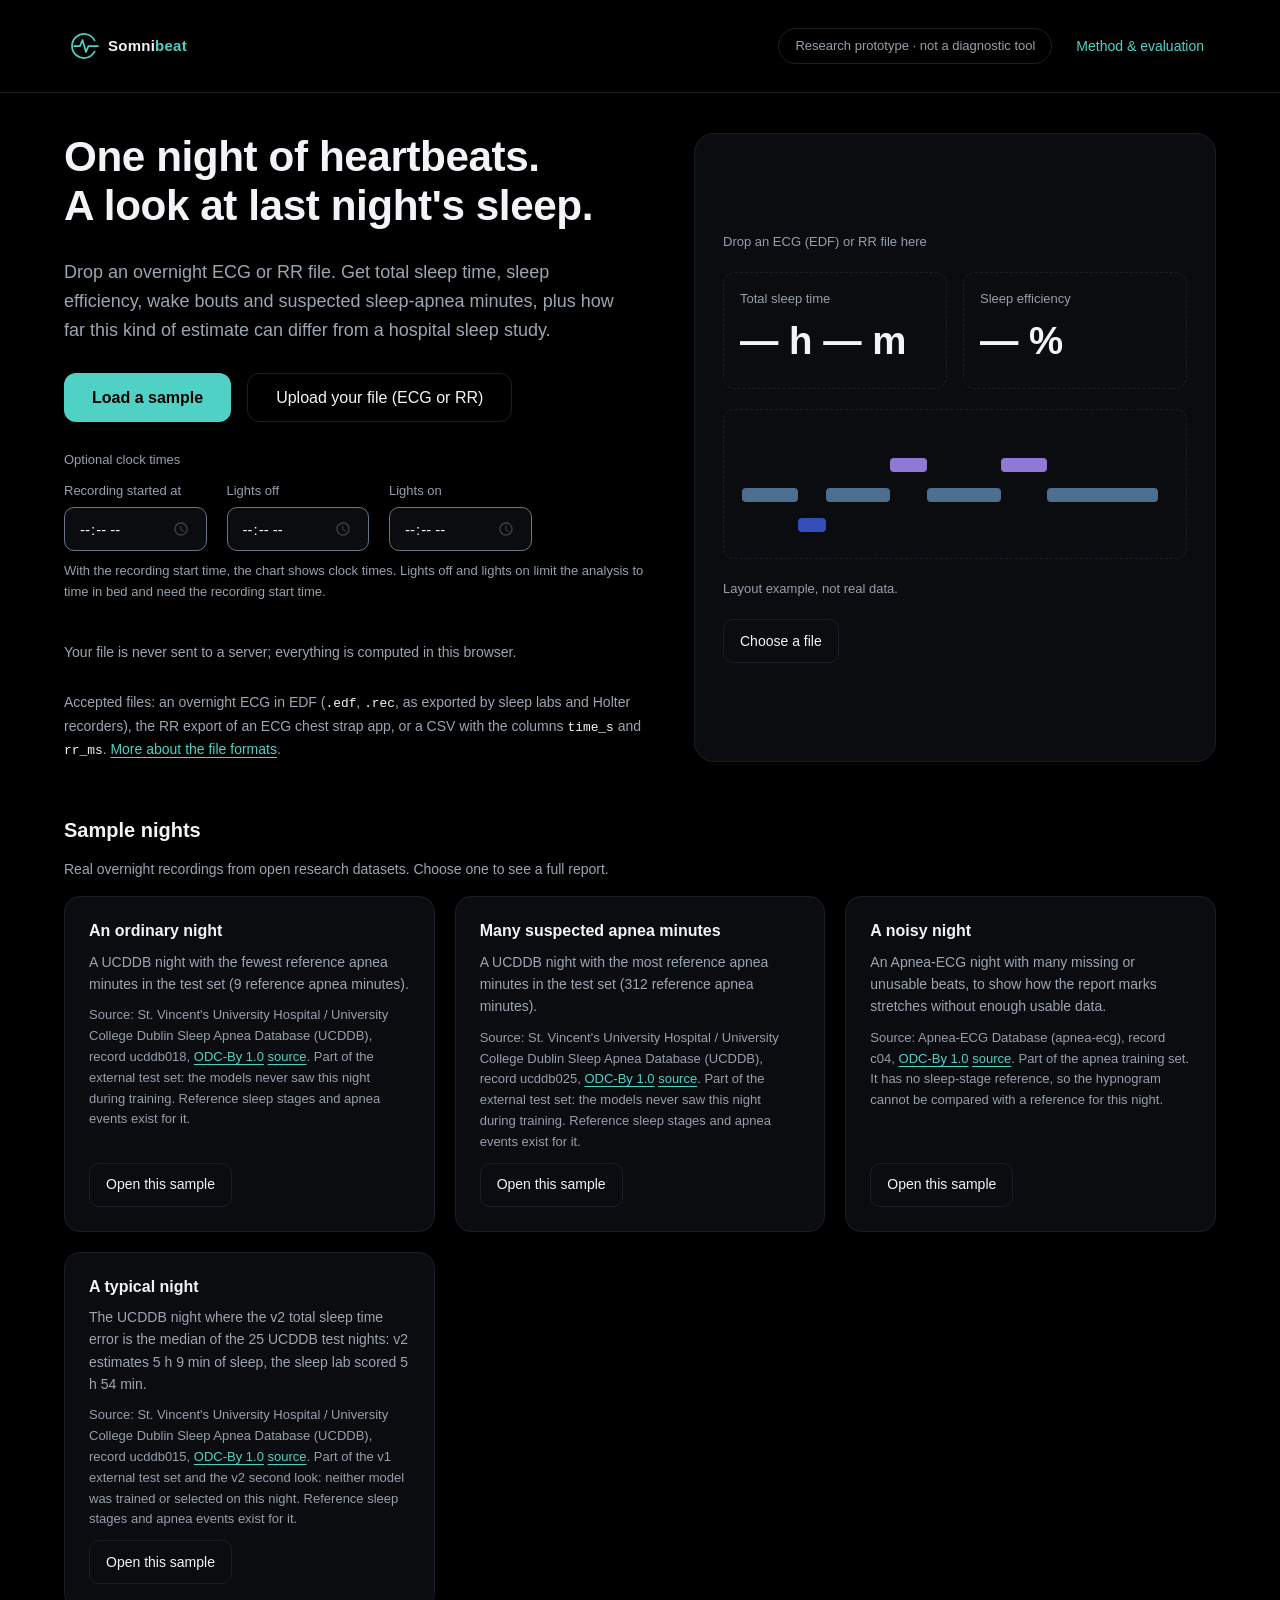
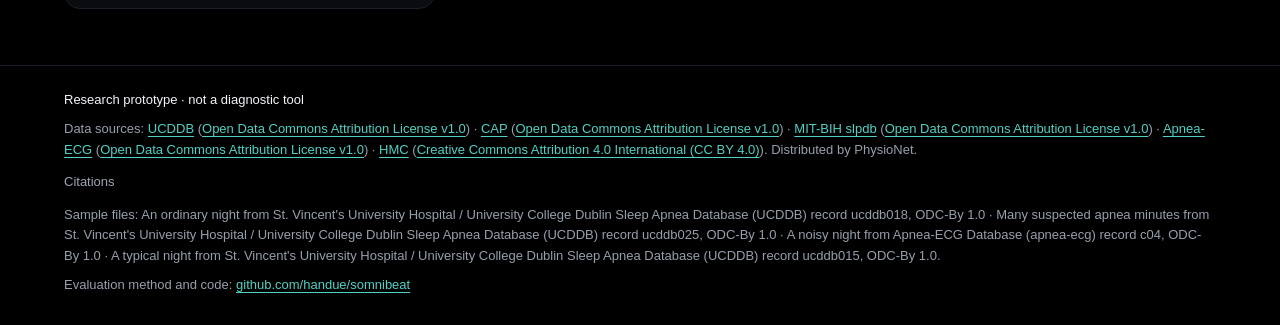
==== commit 3c6c9256: "Start page headline: an overnight ECG or RR file Co-Authored-By: Claude Opus 5.5 <noreply@anthropic." ====
--- a/web/index.html
+++ b/web/index.html
@@ -34,8 +34,8 @@
   <section class="screen screen-start" data-route="start" aria-labelledby="start-title" hidden>
     <div class="hero">
       <div class="hero-copy">
-        <h1 id="start-title" tabindex="-1">One heartbeat&#8209;interval file.<br>A look at last night's sleep.</h1>
-        <p class="lead">Get total sleep time, sleep efficiency, wake bouts and suspected sleep-apnea minutes, plus how far this kind of estimate can differ from a hospital sleep study.</p>
+        <h1 id="start-title" tabindex="-1">One night of heartbeats.<br>A look at last night's sleep.</h1>
+        <p class="lead">Drop an overnight ECG or RR file. Get total sleep time, sleep efficiency, wake bouts and suspected sleep-apnea minutes, plus how far this kind of estimate can differ from a hospital sleep study.</p>
         <div class="button-row">
           <button type="button" class="btn btn-primary" id="btn-samples">Load a sample</button>
           <button type="button" class="btn btn-secondary" id="btn-upload">Upload your file (ECG or RR)</button>
